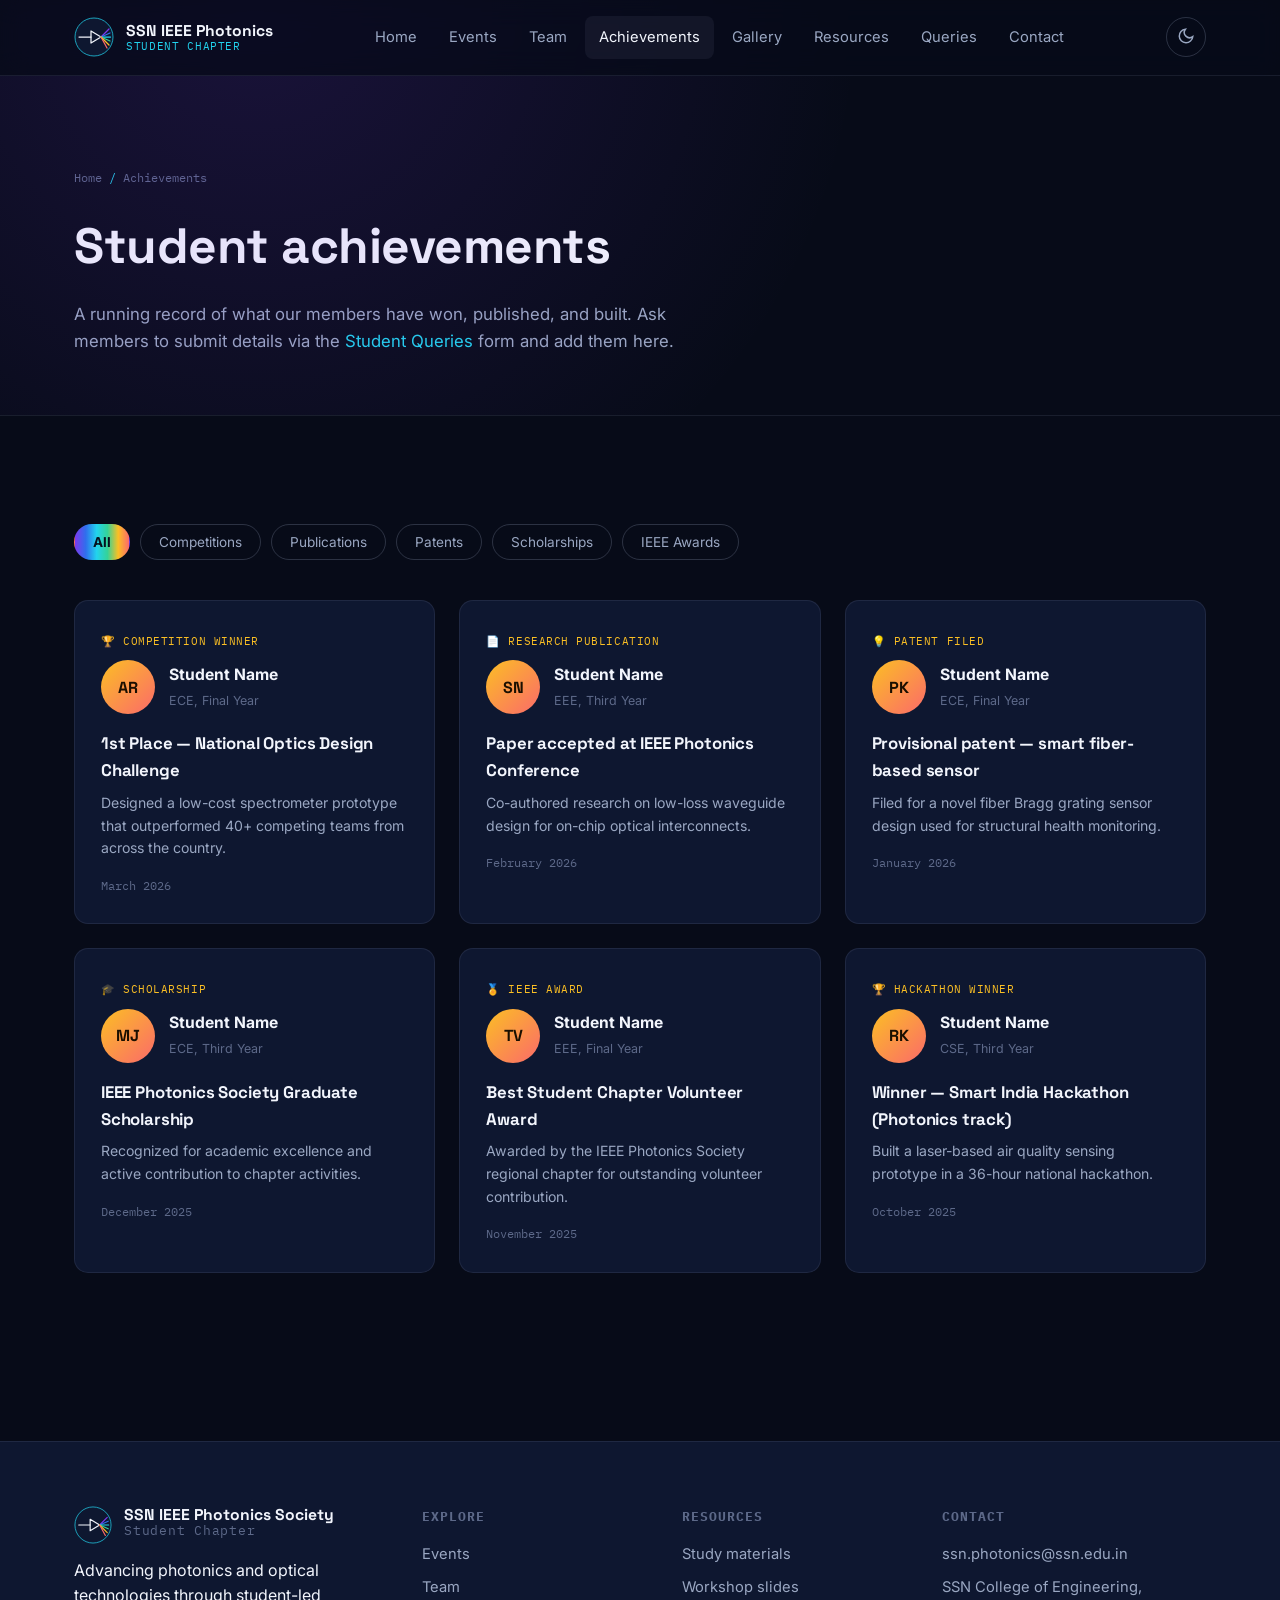
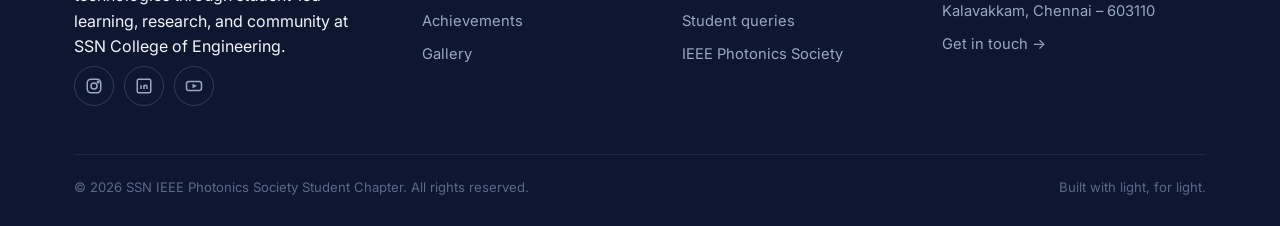
==== achievements.html @ 5ea1916b "Initial SSN IEEE Photonics website" ====
<!DOCTYPE html>
<html lang="en">
<head>
<meta charset="UTF-8">
<meta name="viewport" content="width=device-width, initial-scale=1.0">
<title>Student Achievements — SSN IEEE Photonics Society</title>
<meta name="description" content="Celebrating competition wins, publications, patents, and recognitions earned by SSN IEEE Photonics Society members.">
<link rel="icon" href="assets/logo.svg" type="image/svg+xml">
<link rel="preconnect" href="https://fonts.googleapis.com">
<link href="https://fonts.googleapis.com/css2?family=Space+Grotesk:wght@500;600;700&family=Inter:wght@400;500;600&family=IBM+Plex+Mono:wght@400;500&display=swap" rel="stylesheet">
<link rel="stylesheet" href="css/style.css">
</head>
<body>

<nav class="nav">
  <div class="wrap">
    <a href="index.html" class="brand">
      <img src="assets/logo.svg" alt="SSN IEEE Photonics Society logo">
      <div class="brand-text"><strong>SSN IEEE Photonics</strong><span>STUDENT CHAPTER</span></div>
    </a>
    <div class="nav-links">
      <a href="index.html">Home</a>
      <a href="events.html">Events</a>
      <a href="team.html">Team</a>
      <a href="achievements.html">Achievements</a>
      <a href="gallery.html">Gallery</a>
      <a href="resources.html">Resources</a>
      <a href="queries.html">Queries</a>
      <a href="contact.html">Contact</a>
    </div>
    <div class="nav-actions">
      <button class="icon-btn" data-theme-toggle aria-label="Toggle light and dark mode"><span data-theme-icon></span></button>
      <button class="icon-btn hamburger" aria-label="Open menu">
        <svg viewBox="0 0 24 24" fill="none" stroke="currentColor" stroke-width="2"><path d="M4 6h16M4 12h16M4 18h16"/></svg>
      </button>
    </div>
  </div>
</nav>
<div class="nav-mobile-panel">
  <a href="index.html">Home</a>
  <a href="events.html">Events</a>
  <a href="team.html">Team</a>
  <a href="achievements.html">Achievements</a>
  <a href="gallery.html">Gallery</a>
  <a href="resources.html">Resources</a>
  <a href="queries.html">Student Queries</a>
  <a href="contact.html">Contact</a>
</div>

<header class="page-hero">
  <div class="wrap">
    <div class="breadcrumb">Home <span>/</span> Achievements</div>
    <h1>Student achievements</h1>
    <p>A running record of what our members have won, published, and built. Ask members to submit details via the <a href="queries.html" style="color:var(--spec-cyan);">Student Queries</a> form and add them here.</p>
  </div>
</header>

<section class="section">
  <div class="wrap">
    <div class="filter-row reveal">
      <button class="filter-btn active" data-ach-filter="all">All</button>
      <button class="filter-btn" data-ach-filter="Competition">Competitions</button>
      <button class="filter-btn" data-ach-filter="Publication">Publications</button>
      <button class="filter-btn" data-ach-filter="Patent">Patents</button>
      <button class="filter-btn" data-ach-filter="Scholarship">Scholarships</button>
      <button class="filter-btn" data-ach-filter="Award">IEEE Awards</button>
    </div>

    <div class="ach-grid">
      <div class="card ach-card reveal" data-ach-item data-category="Competition">
        <div class="ach-badge">🏆 Competition Winner</div>
        <div class="ach-top">
          <div class="ach-avatar">AR</div>
          <div><strong>Student Name</strong><span>ECE, Final Year</span></div>
        </div>
        <h4>1st Place — National Optics Design Challenge</h4>
        <p>Designed a low-cost spectrometer prototype that outperformed 40+ competing teams from across the country.</p>
        <span class="ach-date">March 2026</span>
      </div>

      <div class="card ach-card reveal" data-ach-item data-category="Publication">
        <div class="ach-badge">📄 Research Publication</div>
        <div class="ach-top">
          <div class="ach-avatar">SN</div>
          <div><strong>Student Name</strong><span>EEE, Third Year</span></div>
        </div>
        <h4>Paper accepted at IEEE Photonics Conference</h4>
        <p>Co-authored research on low-loss waveguide design for on-chip optical interconnects.</p>
        <span class="ach-date">February 2026</span>
      </div>

      <div class="card ach-card reveal" data-ach-item data-category="Patent">
        <div class="ach-badge">💡 Patent Filed</div>
        <div class="ach-top">
          <div class="ach-avatar">PK</div>
          <div><strong>Student Name</strong><span>ECE, Final Year</span></div>
        </div>
        <h4>Provisional patent — smart fiber-based sensor</h4>
        <p>Filed for a novel fiber Bragg grating sensor design used for structural health monitoring.</p>
        <span class="ach-date">January 2026</span>
      </div>

      <div class="card ach-card reveal" data-ach-item data-category="Scholarship">
        <div class="ach-badge">🎓 Scholarship</div>
        <div class="ach-top">
          <div class="ach-avatar">MJ</div>
          <div><strong>Student Name</strong><span>ECE, Third Year</span></div>
        </div>
        <h4>IEEE Photonics Society Graduate Scholarship</h4>
        <p>Recognized for academic excellence and active contribution to chapter activities.</p>
        <span class="ach-date">December 2025</span>
      </div>

      <div class="card ach-card reveal" data-ach-item data-category="Award">
        <div class="ach-badge">🏅 IEEE Award</div>
        <div class="ach-top">
          <div class="ach-avatar">TV</div>
          <div><strong>Student Name</strong><span>EEE, Final Year</span></div>
        </div>
        <h4>Best Student Chapter Volunteer Award</h4>
        <p>Awarded by the IEEE Photonics Society regional chapter for outstanding volunteer contribution.</p>
        <span class="ach-date">November 2025</span>
      </div>

      <div class="card ach-card reveal" data-ach-item data-category="Competition">
        <div class="ach-badge">🏆 Hackathon Winner</div>
        <div class="ach-top">
          <div class="ach-avatar">RK</div>
          <div><strong>Student Name</strong><span>CSE, Third Year</span></div>
        </div>
        <h4>Winner — Smart India Hackathon (Photonics track)</h4>
        <p>Built a laser-based air quality sensing prototype in a 36-hour national hackathon.</p>
        <span class="ach-date">October 2025</span>
      </div>
    </div>
  </div>
</section>

<footer class="site-footer">
  <div class="wrap">
    <div class="footer-grid">
      <div>
        <div class="footer-brand">
          <img src="assets/logo.svg" alt="SSN IEEE Photonics Society logo">
          <div class="brand-text"><strong>SSN IEEE Photonics Society</strong><span style="color:var(--text-faint); font-size:.8rem;">Student Chapter</span></div>
        </div>
        <p style="max-width:32ch;">Advancing photonics and optical technologies through student-led learning, research, and community at SSN College of Engineering.</p>
        <div class="social-row">
          <a href="#" class="icon-btn" aria-label="Instagram"><svg viewBox="0 0 24 24" fill="none" stroke="currentColor" stroke-width="2"><rect x="3" y="3" width="18" height="18" rx="5"/><circle cx="12" cy="12" r="4"/><circle cx="17.5" cy="6.5" r="1"/></svg></a>
          <a href="#" class="icon-btn" aria-label="LinkedIn"><svg viewBox="0 0 24 24" fill="none" stroke="currentColor" stroke-width="2"><rect x="3" y="3" width="18" height="18" rx="2"/><line x1="8" y1="11" x2="8" y2="16"/><line x1="8" y1="8" x2="8" y2="8"/><line x1="12" y1="11" x2="12" y2="16"/><path d="M12 13c0-1.5 1-2 2-2s2 .5 2 2v3"/></svg></a>
          <a href="#" class="icon-btn" aria-label="YouTube"><svg viewBox="0 0 24 24" fill="none" stroke="currentColor" stroke-width="2"><rect x="2" y="6" width="20" height="12" rx="3"/><polygon points="10,9 16,12 10,15" fill="currentColor" stroke="none"/></svg></a>
        </div>
      </div>
      <div class="footer-col">
        <h4>Explore</h4>
        <a href="events.html">Events</a>
        <a href="team.html">Team</a>
        <a href="achievements.html">Achievements</a>
        <a href="gallery.html">Gallery</a>
      </div>
      <div class="footer-col">
        <h4>Resources</h4>
        <a href="resources.html">Study materials</a>
        <a href="resources.html">Workshop slides</a>
        <a href="queries.html">Student queries</a>
        <a href="https://www.photonicssociety.org" target="_blank" rel="noopener">IEEE Photonics Society</a>
      </div>
      <div class="footer-col">
        <h4>Contact</h4>
        <p>ssn.photonics@ssn.edu.in</p>
        <p>SSN College of Engineering,<br>Kalavakkam, Chennai – 603110</p>
        <a href="contact.html">Get in touch →</a>
      </div>
    </div>
    <div class="footer-bottom">
      <span>© 2026 SSN IEEE Photonics Society Student Chapter. All rights reserved.</span>
      <span>Built with light, for light.</span>
    </div>
  </div>
</footer>

<button class="scroll-top" aria-label="Scroll to top">
  <svg viewBox="0 0 24 24" fill="none" stroke="currentColor" stroke-width="2"><path d="M12 19V5M5 12l7-7 7 7"/></svg>
</button>

<script src="js/main.js"></script>
</body>
</html>
---- css/style.css ----
/* ==========================================================================
   SSN IEEE Photonics Society — Design System
   Signature idea: white light through a prism, dispersed into a labeled
   spectrum. Wavelength values (nm) stand in for the generic "01/02/03"
   section numbering, since the content is genuinely about light.
   ========================================================================== */

:root{
  /* ---- Core palette ---- */
  --ink:        #070B18;   /* page background — the dark lab / night sky   */
  --ink-2:      #0E1730;   /* raised panels                                */
  --ink-3:      #16204020; /* hairline on dark                             */
  --paper:      #F5F7FC;   /* light-mode background                       */
  --paper-2:    #FFFFFF;   /* light-mode panels                           */
  --ieee-blue:  #00629B;   /* institutional anchor — IEEE blue            */
  --ieee-blue-light: #2E8FC9;

  /* ---- Spectrum accents (390nm violet -> 700nm red) ---- */
  --spec-violet: #7C3AED;  /* ~410nm */
  --spec-blue:   #2F6FED;  /* ~460nm */
  --spec-cyan:   #22D3EE;  /* ~490nm */
  --spec-green:  #34D399;  /* ~530nm */
  --spec-amber:  #FBBF24;  /* ~590nm */
  --spec-red:    #FB6A6A;  /* ~650nm */

  --spectrum-gradient: linear-gradient(90deg,
    var(--spec-violet) 0%,
    var(--spec-blue) 20%,
    var(--spec-cyan) 40%,
    var(--spec-green) 60%,
    var(--spec-amber) 80%,
    var(--spec-red) 100%);

  /* ---- Text ---- */
  --text-hi:   #F2F5FC;
  --text-dim:  #9AA7C2;
  --text-faint:#5D6989;

  /* ---- Type ---- */
  --font-display: 'Space Grotesk', 'Segoe UI', sans-serif;
  --font-body:    'Inter', 'Segoe UI', sans-serif;
  --font-mono:    'IBM Plex Mono', 'Courier New', monospace;

  /* ---- Layout ---- */
  --maxw: 1180px;
  --radius: 14px;
  --radius-sm: 8px;
  --nav-h: 76px;

  --shadow-soft: 0 20px 60px -30px rgba(0,0,0,.6);
  --ring: 0 0 0 3px rgba(34, 211, 238, .35);

  color-scheme: dark;
}

html[data-theme="light"]{
  --ink: var(--paper);
  --ink-2: var(--paper-2);
  --text-hi: #0B1220;
  --text-dim: #47506B;
  --text-faint: #71799A;
  --shadow-soft: 0 20px 50px -30px rgba(20,30,60,.25);
  color-scheme: light;
}

/* ---------------------------------- reset -------------------------------- */
*, *::before, *::after{ box-sizing: border-box; }
html{ scroll-behavior: smooth; }
@media (prefers-reduced-motion: reduce){
  html{ scroll-behavior: auto; }
  *, *::before, *::after{ animation-duration: .001ms !important; animation-iteration-count: 1 !important; transition-duration: .001ms !important; scroll-behavior: auto !important; }
}
body{
  margin: 0;
  background: var(--ink);
  color: var(--text-hi);
  font-family: var(--font-body);
  line-height: 1.6;
  -webkit-font-smoothing: antialiased;
  transition: background .35s ease, color .35s ease;
  overflow-x: hidden;
}
img{ max-width: 100%; display: block; }
a{ color: inherit; text-decoration: none; }
ul{ margin: 0; padding: 0; list-style: none; }
h1,h2,h3,h4{ font-family: var(--font-display); margin: 0; letter-spacing: -0.01em; }
p{ margin: 0; }
button{ font-family: inherit; cursor: pointer; }
input, textarea, select{ font-family: inherit; font-size: 1rem; }

:focus-visible{ outline: none; box-shadow: var(--ring); border-radius: 4px; }

.wrap{ max-width: var(--maxw); margin: 0 auto; padding: 0 24px; }

/* ------------------------------- utilities -------------------------------- */
.section{ padding: 108px 0; position: relative; }
.section--tight{ padding: 72px 0; }
.section-head{ max-width: 640px; margin-bottom: 56px; }
.eyebrow{
  display: inline-flex; align-items: center; gap: 10px;
  font-family: var(--font-mono); font-size: .78rem; letter-spacing: .08em;
  text-transform: uppercase; color: var(--spec-cyan); margin-bottom: 16px;
}
.eyebrow::before{
  content: ""; width: 26px; height: 2px; background: var(--spectrum-gradient);
  display: inline-block; border-radius: 2px;
}
.section-head h2{ font-size: clamp(1.8rem, 3.4vw, 2.6rem); color: var(--text-hi); }
.section-head p{ color: var(--text-dim); margin-top: 14px; font-size: 1.05rem; }

.spectrum-rule{
  height: 3px; width: 100%; border-radius: 3px;
  background: var(--spectrum-gradient); opacity: .85;
}

.btn{
  display: inline-flex; align-items: center; gap: 10px;
  padding: 13px 26px; border-radius: 999px; font-weight: 600; font-size: .95rem;
  border: 1px solid transparent; transition: transform .25s ease, box-shadow .25s ease, background .25s ease;
  white-space: nowrap;
}
.btn:hover{ transform: translateY(-2px); }
.btn-primary{
  background: linear-gradient(120deg, var(--ieee-blue), var(--spec-cyan));
  color: #fff; box-shadow: 0 12px 30px -12px rgba(0,98,155,.55);
}
.btn-primary:hover{ box-shadow: 0 16px 36px -12px rgba(0,98,155,.7); }
.btn-ghost{
  background: transparent; color: var(--text-hi);
  border-color: rgba(154,167,194,.35);
}
.btn-ghost:hover{ border-color: var(--spec-cyan); color: var(--spec-cyan); }
.btn-sm{ padding: 9px 18px; font-size: .85rem; }

.tag{
  display: inline-block; padding: 5px 12px; border-radius: 999px;
  font-family: var(--font-mono); font-size: .72rem; letter-spacing: .04em;
  border: 1px solid rgba(154,167,194,.3); color: var(--text-dim);
}

.card{
  background: var(--ink-2); border-radius: var(--radius);
  border: 1px solid rgba(154,167,194,.12);
  transition: transform .35s ease, box-shadow .35s ease, border-color .35s ease;
}
.card:hover{ transform: translateY(-6px); box-shadow: var(--shadow-soft); border-color: rgba(34,211,238,.35); }

/* ------------------------------- navbar ----------------------------------- */
.nav{
  position: fixed; inset: 0 0 auto 0; height: var(--nav-h); z-index: 500;
  display: flex; align-items: center;
  background: color-mix(in srgb, var(--ink) 78%, transparent);
  backdrop-filter: blur(14px) saturate(140%);
  border-bottom: 1px solid rgba(154,167,194,.12);
}
.nav .wrap{ display: flex; align-items: center; justify-content: space-between; width: 100%; }
.brand{ display: flex; align-items: center; gap: 12px; }
.brand img{ height: 40px; width: 40px; }
.brand-text{ display: flex; flex-direction: column; line-height: 1.15; }
.brand-text strong{ font-family: var(--font-display); font-size: .98rem; color: var(--text-hi); }
.brand-text span{ font-family: var(--font-mono); font-size: .68rem; color: var(--spec-cyan); letter-spacing: .06em; }

.nav-links{ display: flex; align-items: center; gap: 4px; }
.nav-links a{
  padding: 10px 14px; border-radius: 8px; font-size: .92rem; color: var(--text-dim);
  transition: color .25s ease, background .25s ease;
}
.nav-links a:hover, .nav-links a.active{ color: var(--text-hi); background: rgba(154,167,194,.08); }

.nav-actions{ display: flex; align-items: center; gap: 10px; }
.icon-btn{
  width: 40px; height: 40px; border-radius: 999px; display: grid; place-items: center;
  border: 1px solid rgba(154,167,194,.25); background: transparent; color: var(--text-dim);
  transition: all .25s ease;
}
.icon-btn:hover{ color: var(--spec-cyan); border-color: var(--spec-cyan); }
.icon-btn svg{ width: 18px; height: 18px; }

.hamburger{ display: none; }

/* mobile nav */
.nav-mobile-panel{
  position: fixed; top: var(--nav-h); left: 0; right: 0; z-index: 490;
  background: var(--ink-2); border-bottom: 1px solid rgba(154,167,194,.15);
  transform: translateY(-8px); opacity: 0; pointer-events: none;
  transition: all .3s ease; padding: 10px 24px 24px;
}
.nav-mobile-panel.open{ transform: translateY(0); opacity: 1; pointer-events: auto; }
.nav-mobile-panel a{ display: block; padding: 14px 4px; color: var(--text-dim); border-bottom: 1px solid rgba(154,167,194,.08); }
.nav-mobile-panel a:hover{ color: var(--text-hi); }

@media (max-width: 900px){
  .nav-links{ display: none; }
  .hamburger{ display: grid; place-items: center; }
}

/* ------------------------------- footer ------------------------------------ */
.site-footer{
  background: var(--ink-2); border-top: 1px solid rgba(154,167,194,.12);
  padding: 64px 0 28px; margin-top: 60px;
}
.footer-grid{
  display: grid; grid-template-columns: 1.4fr 1fr 1fr 1.2fr; gap: 40px;
}
.footer-brand{ display: flex; gap: 12px; margin-bottom: 14px; }
.footer-brand img{ height: 38px; }
.footer-col h4{ font-size: .82rem; text-transform: uppercase; letter-spacing: .08em; color: var(--text-faint); margin-bottom: 16px; font-family: var(--font-mono); }
.footer-col a, .footer-col p{ color: var(--text-dim); font-size: .92rem; display: block; margin-bottom: 10px; }
.footer-col a:hover{ color: var(--spec-cyan); }
.social-row{ display: flex; gap: 10px; margin-top: 6px; }
.footer-bottom{
  margin-top: 48px; padding-top: 22px; border-top: 1px solid rgba(154,167,194,.12);
  display: flex; justify-content: space-between; flex-wrap: wrap; gap: 10px;
  font-size: .82rem; color: var(--text-faint);
}
@media (max-width: 800px){
  .footer-grid{ grid-template-columns: 1fr 1fr; }
}
@media (max-width: 520px){
  .footer-grid{ grid-template-columns: 1fr; }
}

/* ------------------------------- hero --------------------------------------- */
.hero{
  min-height: 100vh; display: flex; align-items: center; padding-top: var(--nav-h);
  position: relative; overflow: hidden;
}
.hero::before{
  content: ""; position: absolute; inset: -10% -10% auto auto; width: 60%; height: 70%;
  background: radial-gradient(circle at top right, rgba(124,58,237,.22), transparent 60%);
  pointer-events: none;
}
.hero .wrap{ display: grid; grid-template-columns: 1.05fr .95fr; gap: 60px; align-items: center; }
.hero-eyebrow{
  font-family: var(--font-mono); font-size: .8rem; color: var(--spec-cyan);
  letter-spacing: .1em; text-transform: uppercase; margin-bottom: 20px; display: block;
}
.hero h1{
  font-size: clamp(2.4rem, 5.4vw, 4.1rem); line-height: 1.05; color: var(--text-hi);
}
.hero h1 em{
  font-style: normal; background: var(--spectrum-gradient);
  -webkit-background-clip: text; background-clip: text; color: transparent;
}
.hero p.lead{ margin-top: 24px; font-size: 1.15rem; color: var(--text-dim); max-width: 46ch; }
.hero-ctas{ display: flex; gap: 16px; margin-top: 36px; flex-wrap: wrap; }
.hero-stats{ display: flex; gap: 34px; margin-top: 52px; flex-wrap: wrap; }
.hero-stats div strong{ display: block; font-family: var(--font-display); font-size: 1.7rem; color: var(--text-hi); }
.hero-stats div span{ font-family: var(--font-mono); font-size: .74rem; color: var(--text-faint); letter-spacing: .04em; }

.prism-figure{ position: relative; }
.prism-figure svg{ width: 100%; height: auto; }

@media (max-width: 980px){
  .hero .wrap{ grid-template-columns: 1fr; }
  .prism-figure{ order: -1; max-width: 420px; margin: 0 auto; }
}

/* ------------------------------- about / announcements ---------------------- */
.about-grid{ display: grid; grid-template-columns: 1fr 1fr; gap: 60px; align-items: start; }
.about-copy p{ color: var(--text-dim); margin-bottom: 18px; }
.vmo-grid{ display: grid; grid-template-columns: repeat(3, 1fr); gap: 18px; margin-top: 30px; }
.vmo-card{ padding: 22px; }
.vmo-card .wl{ font-family: var(--font-mono); font-size: .72rem; color: var(--spec-cyan); margin-bottom: 10px; display: block; }
.vmo-card h4{ font-size: 1.05rem; margin-bottom: 10px; color: var(--text-hi); }
.vmo-card p{ color: var(--text-dim); font-size: .92rem; }

.announce-list{ display: flex; flex-direction: column; gap: 14px; }
.announce-card{
  display: flex; gap: 16px; padding: 18px 20px; align-items: flex-start;
}
.announce-dot{ width: 10px; height: 10px; border-radius: 50%; margin-top: 6px; flex-shrink: 0; }
.announce-card h4{ font-size: 1rem; color: var(--text-hi); margin-bottom: 6px; }
.announce-card p{ color: var(--text-dim); font-size: .9rem; }
.announce-meta{ font-family: var(--font-mono); font-size: .72rem; color: var(--text-faint); margin-top: 8px; display: block; }

@media (max-width: 900px){
  .about-grid{ grid-template-columns: 1fr; }
  .vmo-grid{ grid-template-columns: 1fr; }
}

/* ------------------------------- events ------------------------------------- */
.filter-row{ display: flex; gap: 10px; flex-wrap: wrap; margin-bottom: 40px; align-items: center; }
.filter-btn{
  padding: 9px 18px; border-radius: 999px; font-size: .85rem; border: 1px solid rgba(154,167,194,.25);
  background: transparent; color: var(--text-dim);
}
.filter-btn.active{ background: var(--spectrum-gradient); color: #06111f; font-weight: 700; border-color: transparent; }
.search-box{
  margin-left: auto; display: flex; align-items: center; gap: 8px;
  border: 1px solid rgba(154,167,194,.25); border-radius: 999px; padding: 8px 16px; min-width: 220px;
}
.search-box input{ background: transparent; border: none; color: var(--text-hi); width: 100%; }
.search-box input:focus{ outline: none; }
.search-box svg{ width: 16px; height: 16px; color: var(--text-faint); flex-shrink: 0; }

.event-grid{ display: grid; grid-template-columns: repeat(3, 1fr); gap: 26px; }
.event-card{ overflow: hidden; }
.event-media{
  height: 170px; display: flex; align-items: center; justify-content: center;
  position: relative; overflow: hidden;
}
.event-media .badge{
  position: absolute; top: 12px; left: 12px; font-family: var(--font-mono);
  font-size: .68rem; padding: 5px 10px; border-radius: 6px; background: rgba(7,11,24,.55);
  backdrop-filter: blur(6px); color: var(--text-hi); border: 1px solid rgba(255,255,255,.15);
}
.event-body{ padding: 20px 22px 24px; }
.event-body h3{ font-size: 1.1rem; color: var(--text-hi); margin-bottom: 10px; }
.event-meta-row{ display: flex; flex-wrap: wrap; gap: 12px; margin-bottom: 12px; }
.event-meta-row span{
  display: flex; align-items: center; gap: 6px; font-size: .8rem; color: var(--text-dim);
  font-family: var(--font-mono);
}
.event-meta-row svg{ width: 14px; height: 14px; color: var(--spec-cyan); flex-shrink: 0; }
.event-body p.desc{ color: var(--text-dim); font-size: .9rem; margin-bottom: 16px; }
.event-body .btn{ width: 100%; justify-content: center; }
.event-card.past{ opacity: .68; }
.event-card.past .event-media::after{
  content: "COMPLETED"; position: absolute; inset: 0; display: grid; place-items: center;
  font-family: var(--font-mono); font-size: .8rem; letter-spacing: .1em; color: rgba(255,255,255,.7);
  background: rgba(7,11,24,.35);
}

@media (max-width: 980px){ .event-grid{ grid-template-columns: repeat(2, 1fr); } }
@media (max-width: 640px){ .event-grid{ grid-template-columns: 1fr; } .search-box{ margin-left: 0; width: 100%; } }

/* countdown */
.countdown-bar{
  display: flex; gap: 22px; padding: 22px 26px; align-items: center; flex-wrap: wrap;
  background: linear-gradient(120deg, rgba(0,98,155,.16), rgba(124,58,237,.12));
  border: 1px solid rgba(34,211,238,.25); margin-bottom: 46px;
}
.countdown-bar .cd-label{ font-family: var(--font-mono); font-size: .78rem; color: var(--spec-cyan); text-transform: uppercase; letter-spacing: .06em; }
.countdown-bar .cd-title{ font-family: var(--font-display); font-size: 1.15rem; color: var(--text-hi); margin-top: 4px; }
.cd-units{ display: flex; gap: 14px; margin-left: auto; }
.cd-unit{ text-align: center; min-width: 60px; }
.cd-unit strong{ display: block; font-family: var(--font-display); font-size: 1.6rem; color: var(--text-hi); }
.cd-unit span{ font-family: var(--font-mono); font-size: .65rem; color: var(--text-faint); text-transform: uppercase; }

/* calendar */
.calendar-wrap{ display: grid; grid-template-columns: 1.4fr 1fr; gap: 30px; align-items: start; }
.cal-card{ padding: 26px; }
.cal-head{ display: flex; align-items: center; justify-content: space-between; margin-bottom: 20px; }
.cal-head h3{ font-size: 1.2rem; color: var(--text-hi); font-family: var(--font-display); }
.cal-nav{ display: flex; gap: 8px; }
.cal-nav button{
  width: 34px; height: 34px; border-radius: 8px; border: 1px solid rgba(154,167,194,.25);
  background: transparent; color: var(--text-dim); display: grid; place-items: center;
}
.cal-nav button:hover{ color: var(--spec-cyan); border-color: var(--spec-cyan); }
.cal-grid{ display: grid; grid-template-columns: repeat(7, 1fr); gap: 6px; }
.cal-dow{ text-align: center; font-family: var(--font-mono); font-size: .68rem; color: var(--text-faint); padding-bottom: 8px; }
.cal-day{
  aspect-ratio: 1; display: flex; flex-direction: column; align-items: center; justify-content: center;
  border-radius: 8px; font-size: .88rem; color: var(--text-dim); position: relative; cursor: default;
  border: 1px solid transparent;
}
.cal-day.muted{ color: var(--text-faint); opacity: .35; }
.cal-day.today{ border-color: var(--spec-cyan); color: var(--text-hi); }
.cal-day.has-event{ cursor: pointer; color: var(--text-hi); font-weight: 700; }
.cal-day.has-event::after{
  content: ""; width: 5px; height: 5px; border-radius: 50%; background: var(--spectrum-gradient);
  position: absolute; bottom: 6px;
}
.cal-day.has-event:hover{ background: rgba(34,211,238,.12); }
.cal-detail{ padding: 24px; min-height: 220px; }
.cal-detail h4{ font-family: var(--font-mono); font-size: .74rem; color: var(--spec-cyan); text-transform: uppercase; letter-spacing: .06em; margin-bottom: 14px; }
.cal-detail-body strong{ display: block; font-size: 1.1rem; color: var(--text-hi); margin-bottom: 8px; font-family: var(--font-display); }
.cal-detail-body p{ color: var(--text-dim); font-size: .88rem; margin-bottom: 6px; }
.cal-empty{ color: var(--text-faint); font-size: .9rem; }

@media (max-width: 900px){ .calendar-wrap{ grid-template-columns: 1fr; } }

/* ------------------------------- team ---------------------------------------- */
.team-cat{ margin-bottom: 60px; }
.team-cat h3{
  font-family: var(--font-mono); font-size: .8rem; text-transform: uppercase; letter-spacing: .08em;
  color: var(--spec-cyan); margin-bottom: 22px; display: flex; align-items: center; gap: 12px;
}
.team-cat h3::after{ content:""; flex: 1; height: 1px; background: rgba(154,167,194,.18); }
.team-grid{ display: grid; grid-template-columns: repeat(4, 1fr); gap: 22px; }
.member-card{ padding: 24px 20px; text-align: center; }
.member-photo{
  width: 92px; height: 92px; border-radius: 50%; margin: 0 auto 16px; overflow: hidden;
  background: linear-gradient(135deg, var(--ieee-blue), var(--spec-violet));
  display: flex; align-items: center; justify-content: center;
  font-family: var(--font-display); font-size: 1.4rem; color: #fff; border: 2px solid rgba(34,211,238,.4);
}
.member-card h4{ font-size: 1rem; color: var(--text-hi); margin-bottom: 4px; }
.member-card .role{ font-size: .82rem; color: var(--spec-cyan); font-family: var(--font-mono); margin-bottom: 4px; }
.member-card .dept{ font-size: .8rem; color: var(--text-faint); margin-bottom: 12px; }
.member-card .li-link{
  display: inline-flex; align-items: center; gap: 6px; font-size: .78rem; color: var(--text-dim);
  border: 1px solid rgba(154,167,194,.25); padding: 6px 12px; border-radius: 999px;
}
.member-card .li-link:hover{ color: var(--spec-cyan); border-color: var(--spec-cyan); }

@media (max-width: 980px){ .team-grid{ grid-template-columns: repeat(3, 1fr); } }
@media (max-width: 700px){ .team-grid{ grid-template-columns: repeat(2, 1fr); } }
@media (max-width: 460px){ .team-grid{ grid-template-columns: 1fr; } }

/* ------------------------------- achievements --------------------------------- */
.ach-grid{ display: grid; grid-template-columns: repeat(3, 1fr); gap: 24px; }
.ach-card{ padding: 26px; position: relative; }
.ach-card .ach-top{ display: flex; gap: 14px; align-items: center; margin-bottom: 16px; }
.ach-avatar{
  width: 54px; height: 54px; border-radius: 50%; flex-shrink: 0;
  background: linear-gradient(135deg, var(--spec-amber), var(--spec-red));
  display: flex; align-items: center; justify-content: center; font-family: var(--font-display); color: #1a0f00; font-weight: 700;
}
.ach-top strong{ display: block; color: var(--text-hi); font-size: .98rem; }
.ach-top span{ font-size: .78rem; color: var(--text-faint); }
.ach-badge{
  display: inline-flex; align-items: center; gap: 6px; font-family: var(--font-mono); font-size: .68rem;
  color: var(--spec-amber); text-transform: uppercase; letter-spacing: .05em; margin-bottom: 10px;
}
.ach-card h4{ font-size: 1.05rem; color: var(--text-hi); margin-bottom: 8px; }
.ach-card p{ color: var(--text-dim); font-size: .88rem; margin-bottom: 12px; }
.ach-date{ font-family: var(--font-mono); font-size: .74rem; color: var(--text-faint); }

@media (max-width: 980px){ .ach-grid{ grid-template-columns: repeat(2, 1fr); } }
@media (max-width: 640px){ .ach-grid{ grid-template-columns: 1fr; } }

/* ------------------------------- gallery --------------------------------------- */
.gallery-filter{ display: flex; gap: 10px; flex-wrap: wrap; margin-bottom: 34px; }
.gallery-grid{ column-count: 3; column-gap: 18px; }
.gallery-item{ break-inside: avoid; margin-bottom: 18px; border-radius: var(--radius); overflow: hidden; cursor: pointer; position: relative; }
.gallery-item .ph{ width: 100%; display: flex; align-items: center; justify-content: center; color: rgba(255,255,255,.5); font-family: var(--font-mono); font-size: .75rem; }
.gallery-item figcaption{ padding: 10px 14px; font-size: .82rem; color: var(--text-dim); background: var(--ink-2); }
@media (max-width: 900px){ .gallery-grid{ column-count: 2; } }
@media (max-width: 560px){ .gallery-grid{ column-count: 1; } }

.lightbox{
  position: fixed; inset: 0; background: rgba(3,5,12,.9); z-index: 900; display: none;
  align-items: center; justify-content: center; padding: 40px;
}
.lightbox.open{ display: flex; }
.lightbox-inner{ max-width: 700px; width: 100%; background: var(--ink-2); border-radius: var(--radius); overflow: hidden; }
.lightbox-close{ position: absolute; top: 24px; right: 30px; color: #fff; font-size: 1.6rem; background: none; border: none; }

/* ------------------------------- resources -------------------------------------- */
.resource-grid{ display: grid; grid-template-columns: repeat(2, 1fr); gap: 20px; }
.resource-card{ display: flex; gap: 18px; padding: 22px; align-items: flex-start; }
.resource-icon{ width: 46px; height: 46px; border-radius: 10px; background: rgba(34,211,238,.12); display: grid; place-items: center; color: var(--spec-cyan); flex-shrink: 0; }
.resource-icon svg{ width: 22px; height: 22px; }
.resource-card h4{ color: var(--text-hi); font-size: 1rem; margin-bottom: 6px; }
.resource-card p{ color: var(--text-dim); font-size: .86rem; margin-bottom: 10px; }
@media (max-width: 700px){ .resource-grid{ grid-template-columns: 1fr; } }

/* ------------------------------- forms ------------------------------------------ */
.form-card{ padding: 40px; }
.form-grid{ display: grid; grid-template-columns: 1fr 1fr; gap: 20px; }
.form-field{ display: flex; flex-direction: column; gap: 8px; margin-bottom: 20px; }
.form-field.full{ grid-column: 1 / -1; }
.form-field label{ font-size: .82rem; color: var(--text-dim); font-family: var(--font-mono); letter-spacing: .02em; }
.form-field input, .form-field select, .form-field textarea{
  background: rgba(154,167,194,.06); border: 1px solid rgba(154,167,194,.25); border-radius: 10px;
  padding: 12px 14px; color: var(--text-hi);
}
.form-field textarea{ resize: vertical; min-height: 120px; }
.form-field input:focus, .form-field textarea:focus, .form-field select:focus{ border-color: var(--spec-cyan); }
.form-note{ font-size: .82rem; color: var(--text-faint); margin-top: 10px; }
@media (max-width: 700px){ .form-grid{ grid-template-columns: 1fr; } .form-card{ padding: 26px; } }

.contact-grid{ display: grid; grid-template-columns: .9fr 1.1fr; gap: 40px; align-items: start; }
.contact-info-card{ padding: 30px; margin-bottom: 20px; }
.contact-info-card .row{ display: flex; gap: 14px; margin-bottom: 16px; align-items: flex-start; }
.contact-info-card svg{ width: 20px; height: 20px; color: var(--spec-cyan); flex-shrink: 0; margin-top: 2px; }
.contact-info-card strong{ display: block; color: var(--text-hi); font-size: .92rem; }
.contact-info-card span{ font-size: .86rem; color: var(--text-dim); }
.map-embed{ border-radius: var(--radius); overflow: hidden; border: 1px solid rgba(154,167,194,.15); height: 260px; }
.map-embed iframe{ width: 100%; height: 100%; border: 0; filter: grayscale(.3) invert(.92) contrast(.9); }
html[data-theme="light"] .map-embed iframe{ filter: none; }
@media (max-width: 900px){ .contact-grid{ grid-template-columns: 1fr; } }

/* ------------------------------- scroll-to-top / toast --------------------------- */
.scroll-top{
  position: fixed; bottom: 26px; right: 26px; width: 48px; height: 48px; border-radius: 50%;
  background: var(--spectrum-gradient); color: #06111f; display: grid; place-items: center; z-index: 400;
  opacity: 0; pointer-events: none; transform: translateY(10px); transition: all .3s ease; border: none;
  box-shadow: 0 12px 30px -10px rgba(0,0,0,.5);
}
.scroll-top.visible{ opacity: 1; pointer-events: auto; transform: translateY(0); }
.scroll-top svg{ width: 20px; height: 20px; }

.toast{
  position: fixed; bottom: 26px; left: 50%; transform: translate(-50%, 20px); z-index: 800;
  background: var(--ink-2); border: 1px solid var(--spec-cyan); padding: 14px 24px; border-radius: 10px;
  color: var(--text-hi); font-size: .9rem; opacity: 0; pointer-events: none; transition: all .3s ease;
}
.toast.show{ opacity: 1; transform: translate(-50%, 0); }

/* ------------------------------- reveal animation --------------------------------- */
.reveal{ opacity: 0; transform: translateY(24px); transition: opacity .7s ease, transform .7s ease; }
.reveal.in{ opacity: 1; transform: translateY(0); }

/* ------------------------------- page header (inner pages) ------------------------ */
.page-hero{
  padding: 168px 0 60px; position: relative; overflow: hidden;
  border-bottom: 1px solid rgba(154,167,194,.12);
}
.page-hero::before{
  content: ""; position: absolute; inset: 0; background: radial-gradient(circle at 20% 0%, rgba(124,58,237,.16), transparent 55%);
  pointer-events: none;
}
.page-hero h1{ font-size: clamp(2rem, 4.4vw, 3.1rem); color: var(--text-hi); }
.page-hero p{ color: var(--text-dim); margin-top: 16px; max-width: 60ch; font-size: 1.05rem; }
.breadcrumb{ font-family: var(--font-mono); font-size: .78rem; color: var(--text-faint); margin-bottom: 18px; }
.breadcrumb span{ color: var(--spec-cyan); }

@media (max-width: 700px){
  .section{ padding: 72px 0; }
  .footer-bottom{ flex-direction: column; }
}
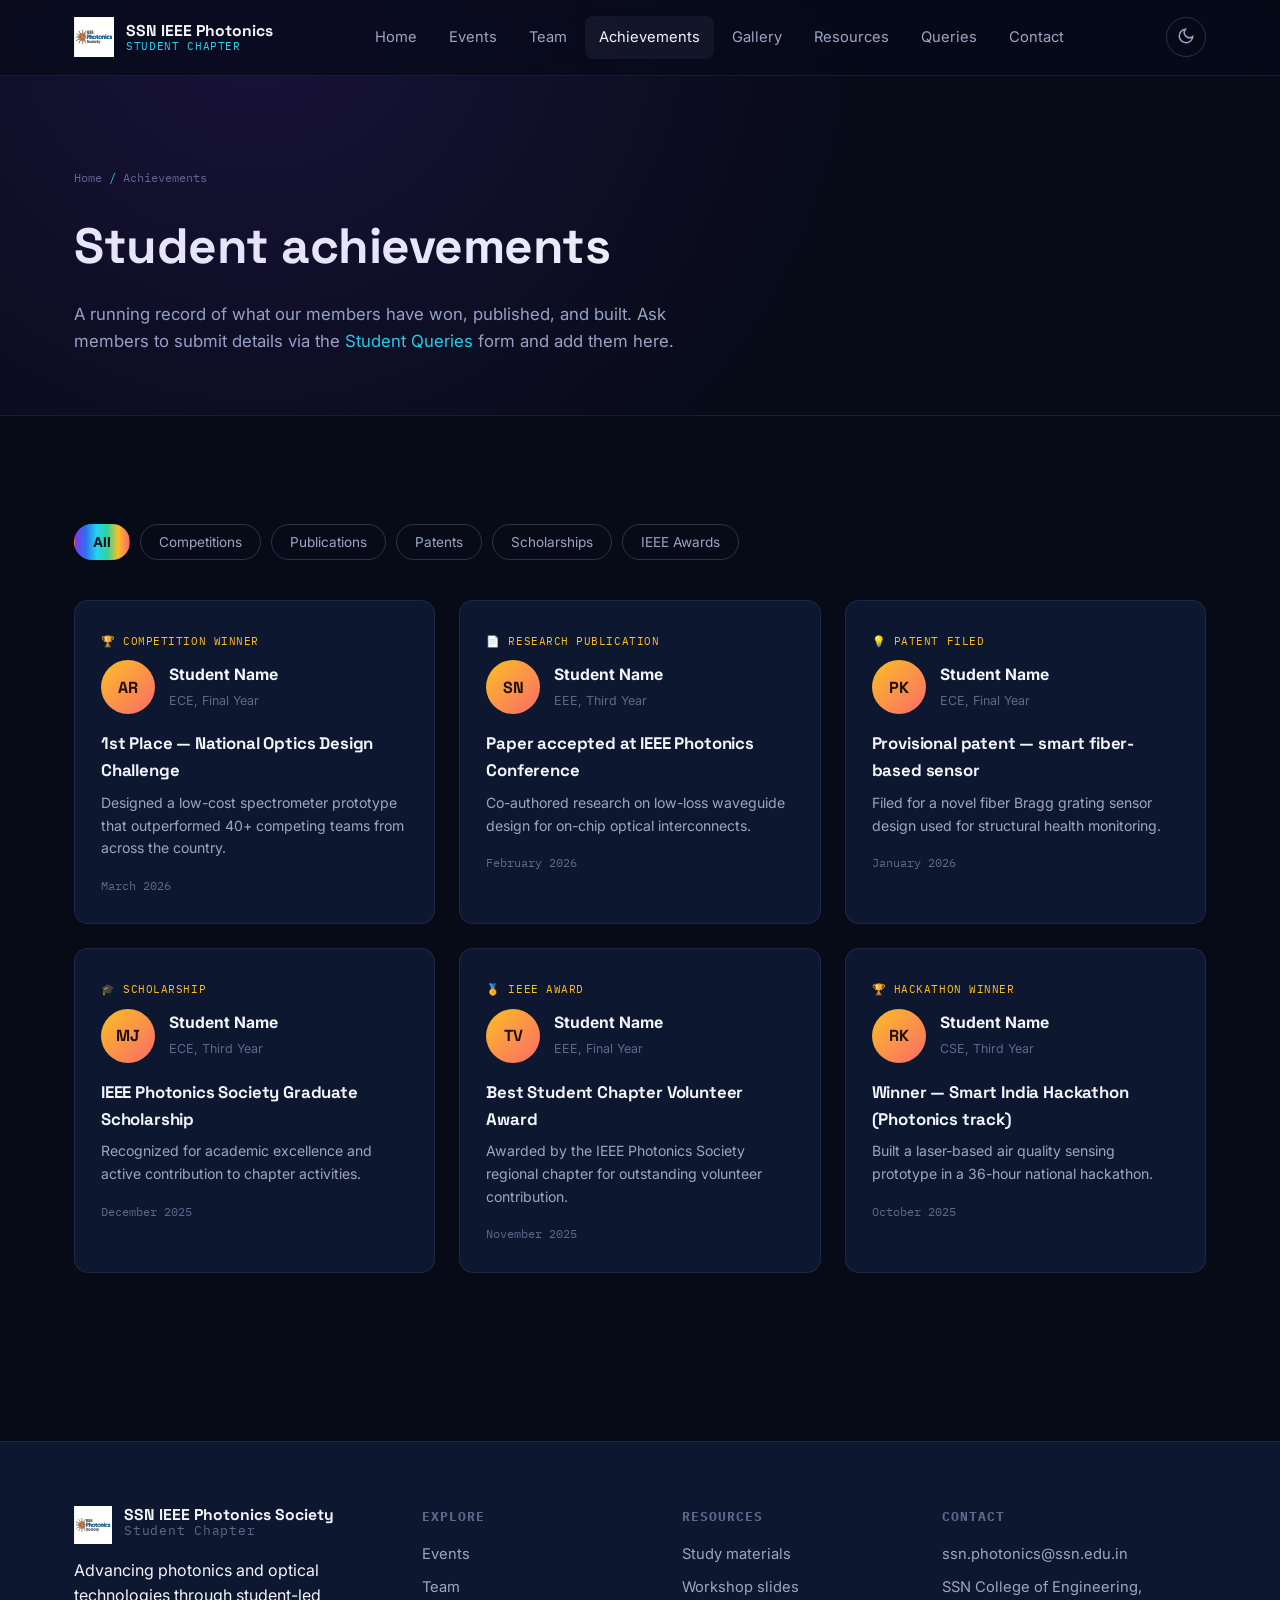
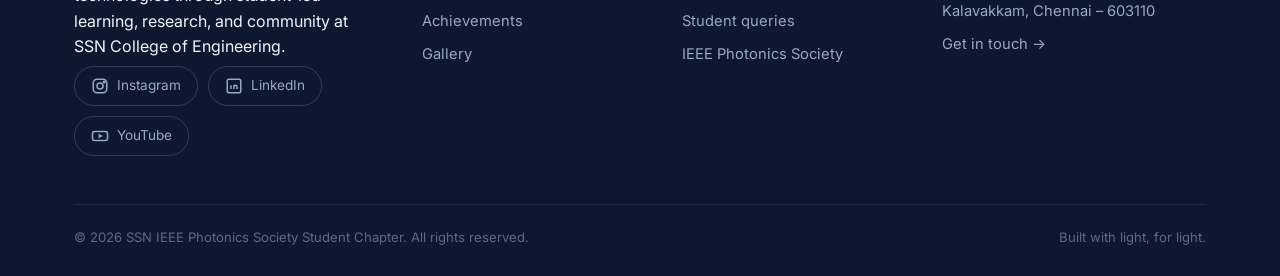
==== commit 60b315d1: "Updated event lists and contacts with placeholder values" ====
--- a/achievements.html
+++ b/achievements.html
@@ -146,9 +146,9 @@
         </div>
         <p style="max-width:32ch;">Advancing photonics and optical technologies through student-led learning, research, and community at SSN College of Engineering.</p>
         <div class="social-row">
-          <a href="#" class="icon-btn" aria-label="Instagram"><svg viewBox="0 0 24 24" fill="none" stroke="currentColor" stroke-width="2"><rect x="3" y="3" width="18" height="18" rx="5"/><circle cx="12" cy="12" r="4"/><circle cx="17.5" cy="6.5" r="1"/></svg></a>
-          <a href="#" class="icon-btn" aria-label="LinkedIn"><svg viewBox="0 0 24 24" fill="none" stroke="currentColor" stroke-width="2"><rect x="3" y="3" width="18" height="18" rx="2"/><line x1="8" y1="11" x2="8" y2="16"/><line x1="8" y1="8" x2="8" y2="8"/><line x1="12" y1="11" x2="12" y2="16"/><path d="M12 13c0-1.5 1-2 2-2s2 .5 2 2v3"/></svg></a>
-          <a href="#" class="icon-btn" aria-label="YouTube"><svg viewBox="0 0 24 24" fill="none" stroke="currentColor" stroke-width="2"><rect x="2" y="6" width="20" height="12" rx="3"/><polygon points="10,9 16,12 10,15" fill="currentColor" stroke="none"/></svg></a>
+          <a href="#" class="social-link" aria-label="Instagram"><svg viewBox="0 0 24 24" fill="none" stroke="currentColor" stroke-width="2"><rect x="3" y="3" width="18" height="18" rx="5"/><circle cx="12" cy="12" r="4"/><circle cx="17.5" cy="6.5" r="1"/></svg> Instagram</a>
+          <a href="#" class="social-link" aria-label="LinkedIn"><svg viewBox="0 0 24 24" fill="none" stroke="currentColor" stroke-width="2"><rect x="3" y="3" width="18" height="18" rx="2"/><line x1="8" y1="11" x2="8" y2="16"/><line x1="8" y1="8" x2="8" y2="8"/><line x1="12" y1="11" x2="12" y2="16"/><path d="M12 13c0-1.5 1-2 2-2s2 .5 2 2v3"/></svg> LinkedIn</a>
+          <a href="#" class="social-link" aria-label="YouTube"><svg viewBox="0 0 24 24" fill="none" stroke="currentColor" stroke-width="2"><rect x="2" y="6" width="20" height="12" rx="3"/><polygon points="10,9 16,12 10,15" fill="currentColor" stroke="none"/></svg> YouTube</a>
         </div>
       </div>
       <div class="footer-col">
--- a/css/style.css
+++ b/css/style.css
@@ -207,7 +207,16 @@
 .footer-col h4{ font-size: .82rem; text-transform: uppercase; letter-spacing: .08em; color: var(--text-faint); margin-bottom: 16px; font-family: var(--font-mono); }
 .footer-col a, .footer-col p{ color: var(--text-dim); font-size: .92rem; display: block; margin-bottom: 10px; }
 .footer-col a:hover{ color: var(--spec-cyan); }
-.social-row{ display: flex; gap: 10px; margin-top: 6px; }
+.social-row{ display: flex; gap: 10px; margin-top: 6px; flex-wrap: wrap; }
+.social-link{
+  display: inline-flex; align-items: center; gap: 8px;
+  padding: 8px 16px; border-radius: 999px;
+  border: 1px solid rgba(154,167,194,.25);
+  color: var(--text-dim); font-size: .85rem;
+  transition: all .25s ease; text-decoration: none;
+}
+.social-link:hover{ color: var(--spec-cyan); border-color: var(--spec-cyan); }
+.social-link svg{ width: 18px; height: 18px; flex-shrink: 0; }
 .footer-bottom{
   margin-top: 48px; padding-top: 22px; border-top: 1px solid rgba(154,167,194,.12);
   display: flex; justify-content: space-between; flex-wrap: wrap; gap: 10px;
@@ -474,6 +483,28 @@
 html[data-theme="light"] .map-embed iframe{ filter: none; }
 @media (max-width: 900px){ .contact-grid{ grid-template-columns: 1fr; } }
 
+/* ------------------------------- event recap modal -------------------------------- */
+.event-modal{
+  position: fixed; inset: 0; background: rgba(3,5,12,.88); z-index: 900; display: none;
+  align-items: center; justify-content: center; padding: 24px;
+}
+.event-modal.open{ display: flex; }
+.event-modal-close{
+  position: absolute; top: 24px; right: 30px; color: #fff; font-size: 2rem;
+  background: none; border: none; cursor: pointer; z-index: 1;
+}
+.event-modal-inner{
+  max-width: 620px; width: 100%; max-height: 80vh; overflow-y: auto;
+  background: var(--ink-2); border-radius: var(--radius); padding: 36px;
+  border: 1px solid rgba(34,211,238,.25);
+}
+.event-modal-inner strong{ display: block; font-size: 1.2rem; color: var(--text-hi); margin-bottom: 6px; font-family: var(--font-display); }
+.event-modal-meta{ font-family: var(--font-mono); font-size: .78rem; color: var(--spec-cyan); margin-bottom: 16px; }
+.event-modal-inner .desc{ color: var(--text-dim); font-size: .92rem; margin-bottom: 12px; }
+.event-modal-inner .recap-label{ font-family: var(--font-mono); font-size: .72rem; color: var(--spec-amber); text-transform: uppercase; letter-spacing: .06em; margin: 20px 0 8px; display: block; }
+.event-modal-inner .recap-text{ color: var(--text-dim); font-size: .9rem; line-height: 1.7; }
+.event-modal-inner .tag{ margin-top: 14px; }
+
 /* ------------------------------- scroll-to-top / toast --------------------------- */
 .scroll-top{
   position: fixed; bottom: 26px; right: 26px; width: 48px; height: 48px; border-radius: 50%;
@@ -509,6 +540,51 @@
 .breadcrumb{ font-family: var(--font-mono); font-size: .78rem; color: var(--text-faint); margin-bottom: 18px; }
 .breadcrumb span{ color: var(--spec-cyan); }
 
+/* ------------------------------- crew / leadership (team page) ------------------ */
+.leader-grid{ display: grid; grid-template-columns: repeat(3, 1fr); gap: 24px; }
+.leader-card{
+  padding: 32px 24px; text-align: center; position: relative;
+  background: linear-gradient(160deg, rgba(0,98,155,.14), rgba(124,58,237,.08));
+  border: 1px solid rgba(34,211,238,.35);
+}
+.leader-card .member-photo{ width: 108px; height: 108px; font-size: 1.7rem; border-width: 3px; }
+.leader-card h4{ font-size: 1.15rem; margin-top: 4px; }
+.leader-badge{
+  position: absolute; top: 16px; right: 16px; font-family: var(--font-mono); font-size: .62rem;
+  padding: 4px 10px; border-radius: 999px; background: var(--spectrum-gradient);
+  color: #06111f; font-weight: 700; letter-spacing: .04em; text-transform: uppercase;
+}
+
+.dept-block{ margin-bottom: 68px; }
+.dept-block-title{
+  font-family: var(--font-display); font-size: 1.35rem; color: var(--text-hi); margin-bottom: 22px;
+  display: flex; align-items: center; gap: 14px;
+}
+.dept-block-title .spectrum-rule{ flex: 1; height: 2px; }
+
+.dept-head-row{ display: grid; grid-template-columns: repeat(auto-fit, minmax(210px, 1fr)); gap: 20px; margin-bottom: 14px; }
+.dept-head-card{
+  padding: 26px 18px; text-align: center; position: relative;
+  background: linear-gradient(160deg, rgba(251,191,36,.12), rgba(251,106,106,.06));
+  border: 1px solid rgba(251,191,36,.35);
+}
+.dept-head-card .member-photo{ width: 86px; height: 86px; border-width: 3px; border-color: var(--spec-amber); }
+.head-tag{
+  position: absolute; top: 14px; right: 14px; font-family: var(--font-mono); font-size: .6rem;
+  padding: 4px 9px; border-radius: 999px; background: var(--spec-amber); color: #1a0f00;
+  font-weight: 700; text-transform: uppercase; letter-spacing: .04em;
+}
+.assoc-tag{ background: var(--spec-cyan); color: #06111f; }
+
+.members-label{
+  font-family: var(--font-mono); font-size: .74rem; color: var(--text-faint); text-transform: uppercase;
+  letter-spacing: .06em; margin: 22px 0 16px; display: flex; align-items: center; gap: 12px;
+}
+.members-label::after{ content: ""; flex: 1; height: 1px; background: rgba(154,167,194,.15); }
+
+@media (max-width: 900px){ .leader-grid{ grid-template-columns: repeat(2, 1fr); } }
+@media (max-width: 560px){ .leader-grid{ grid-template-columns: 1fr; } .dept-head-row{ grid-template-columns: repeat(2, 1fr); } }
+
 @media (max-width: 700px){
   .section{ padding: 72px 0; }
   .footer-bottom{ flex-direction: column; }
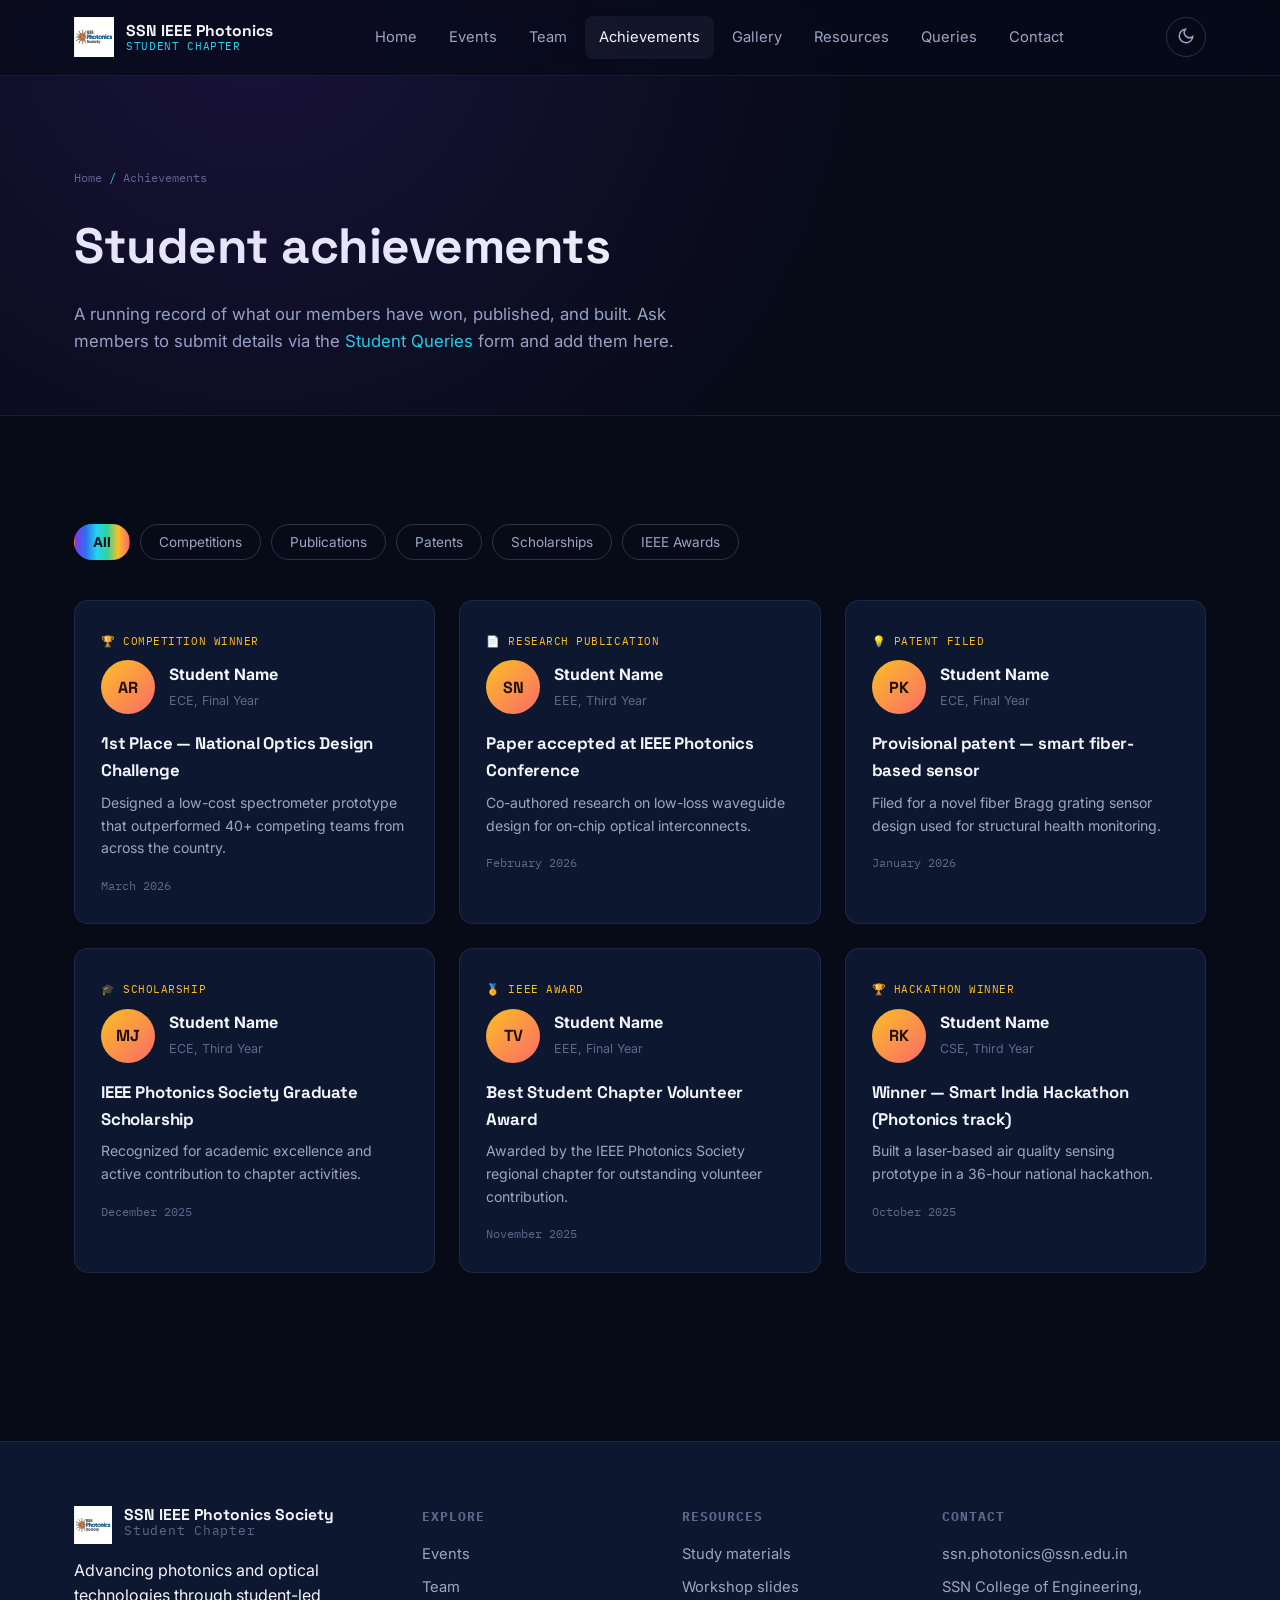
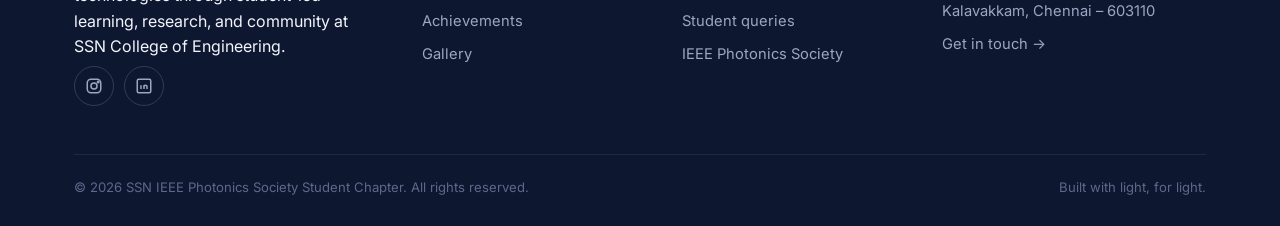
==== commit 61749edf: "insta-linkedin link added , you tube removed" ====
--- a/achievements.html
+++ b/achievements.html
@@ -146,9 +146,8 @@
         </div>
         <p style="max-width:32ch;">Advancing photonics and optical technologies through student-led learning, research, and community at SSN College of Engineering.</p>
         <div class="social-row">
-          <a href="#" class="social-link" aria-label="Instagram"><svg viewBox="0 0 24 24" fill="none" stroke="currentColor" stroke-width="2"><rect x="3" y="3" width="18" height="18" rx="5"/><circle cx="12" cy="12" r="4"/><circle cx="17.5" cy="6.5" r="1"/></svg> Instagram</a>
-          <a href="#" class="social-link" aria-label="LinkedIn"><svg viewBox="0 0 24 24" fill="none" stroke="currentColor" stroke-width="2"><rect x="3" y="3" width="18" height="18" rx="2"/><line x1="8" y1="11" x2="8" y2="16"/><line x1="8" y1="8" x2="8" y2="8"/><line x1="12" y1="11" x2="12" y2="16"/><path d="M12 13c0-1.5 1-2 2-2s2 .5 2 2v3"/></svg> LinkedIn</a>
-          <a href="#" class="social-link" aria-label="YouTube"><svg viewBox="0 0 24 24" fill="none" stroke="currentColor" stroke-width="2"><rect x="2" y="6" width="20" height="12" rx="3"/><polygon points="10,9 16,12 10,15" fill="currentColor" stroke="none"/></svg> YouTube</a>
+          <a href="https://www.instagram.com/ssn.ieee.photonics?igsh=czd6aGx5djE5NG43" class="icon-btn" aria-label="Instagram"><svg viewBox="0 0 24 24" fill="none" stroke="currentColor" stroke-width="2"><rect x="3" y="3" width="18" height="18" rx="5"/><circle cx="12" cy="12" r="4"/><circle cx="17.5" cy="6.5" r="1"/></svg></a>
+          <a href="https://www.linkedin.com/company/ieee-photonics-society-student-chapter-ssnce/" class="icon-btn" aria-label="LinkedIn"><svg viewBox="0 0 24 24" fill="none" stroke="currentColor" stroke-width="2"><rect x="3" y="3" width="18" height="18" rx="2"/><line x1="8" y1="11" x2="8" y2="16"/><line x1="8" y1="8" x2="8" y2="8"/><line x1="12" y1="11" x2="12" y2="16"/><path d="M12 13c0-1.5 1-2 2-2s2 .5 2 2v3"/></svg></a>
         </div>
       </div>
       <div class="footer-col">
--- a/css/style.css
+++ b/css/style.css
@@ -268,7 +268,12 @@
 /* ------------------------------- about / announcements ---------------------- */
 .about-grid{ display: grid; grid-template-columns: 1fr 1fr; gap: 60px; align-items: start; }
 .about-copy p{ color: var(--text-dim); margin-bottom: 18px; }
-.vmo-grid{ display: grid; grid-template-columns: repeat(3, 1fr); gap: 18px; margin-top: 30px; }
+
+.vmo-grid{
+display:flex;
+flex-direction:column;
+gap:20px;
+}
 .vmo-card{ padding: 22px; }
 .vmo-card .wl{ font-family: var(--font-mono); font-size: .72rem; color: var(--spec-cyan); margin-bottom: 10px; display: block; }
 .vmo-card h4{ font-size: 1.05rem; margin-bottom: 10px; color: var(--text-hi); }
@@ -381,7 +386,7 @@
 
 @media (max-width: 900px){ .calendar-wrap{ grid-template-columns: 1fr; } }
 
-/* ------------------------------- team ---------------------------------------- */
+/* ------------------------------- team (original grid - kept for office bearers) ---- */
 .team-cat{ margin-bottom: 60px; }
 .team-cat h3{
   font-family: var(--font-mono); font-size: .8rem; text-transform: uppercase; letter-spacing: .08em;
@@ -589,3 +594,200 @@
   .section{ padding: 72px 0; }
   .footer-bottom{ flex-direction: column; }
 }
+
+/* ------------------------------------------------------------------------- */
+/*  TEAM CAROUSEL — horizontally scrollable cards with fade & floating info   */
+/* ------------------------------------------------------------------------- */
+.team-scroll-wrapper {
+  position: relative;
+  overflow: hidden;
+  -webkit-mask-image: linear-gradient(to right, transparent 0%, black 10%, black 90%, transparent 100%);
+          mask-image: linear-gradient(to right, transparent 0%, black 10%, black 90%, transparent 100%);
+}
+
+.team-scroll {
+  display: flex;
+  gap: 24px;
+  overflow-x: auto;
+  overflow-y: visible;
+  scroll-snap-type: x mandatory;
+  -webkit-overflow-scrolling: touch;
+  padding: 10px 32px 30px;   /* top for shadow, sides for scroll comfort, bottom for info box overlap */
+  scrollbar-width: none;
+  -ms-overflow-style: none;
+}
+.team-scroll::-webkit-scrollbar {
+  display: none;
+}
+
+/* Individual card */
+.team-carousel-card {
+  flex: 0 0 220px;
+  scroll-snap-align: start;
+  position: relative;
+  background: transparent;
+  border: none;
+  border-radius: 0;
+  padding: 0;
+  cursor: pointer;
+  transition: transform 0.3s ease;
+}
+.team-carousel-card:hover {
+  transform: translateY(-6px);
+}
+
+/* Square photo container */
+.member-photo-square {
+  width: 100%;
+  aspect-ratio: 1 / 1;
+  border-radius: 16px;
+  overflow: hidden;
+  background: linear-gradient(135deg, var(--ieee-blue), var(--spec-violet));
+  display: flex;
+  align-items: center;
+  justify-content: center;
+}
+
+.member-photo-square img {
+  width: 100%;
+  height: 100%;
+  object-fit: cover;
+  display: block;
+}
+
+/* Fallback initials (no image) */
+.member-photo-square .initials {
+  font-family: var(--font-display);
+  font-size: 2.2rem;
+  color: #fff;
+}
+
+/* Floating info box at the bottom */
+.member-info-box {
+  position: absolute;
+  bottom: -14px;                 /* overlap the image */
+  left: 14px;
+  right: 14px;
+  background: var(--ink-2);      /* automatically switches: dark panel in dark mode, white in light mode */
+  border-radius: 10px;
+  padding: 12px 14px 10px;
+  box-shadow: 0 8px 24px rgba(0,0,0,0.15);
+  text-align: center;
+  z-index: 2;
+}
+
+.member-info-box .name {
+  font-family: var(--font-display);
+  font-size: 0.95rem;
+  font-weight: 600;
+  color: var(--text-hi);
+  margin: 0 0 2px;
+}
+
+.member-info-box .role {
+  font-family: var(--font-mono);
+  font-size: 0.7rem;
+  color: var(--text-dim);
+  letter-spacing: 0.03em;
+  margin: 0;
+}
+
+/* Carousel badge (Chairperson, Head, etc.) */
+.carousel-badge {
+  display: inline-block;
+  padding: 2px 8px;
+  border-radius: 999px;
+  font-family: var(--font-mono);
+  font-size: 0.6rem;
+  font-weight: 700;
+  text-transform: uppercase;
+  letter-spacing: 0.05em;
+  background: var(--spectrum-gradient);
+  color: #06111f;
+  margin-bottom: 6px;
+}
+
+.carousel-badge.assoc {
+  background: var(--spec-cyan);
+  color: #06111f;
+}
+
+/* Optional small department/info text */
+.member-info-box .dept-info {
+  font-family: var(--font-mono);
+  font-size: 0.68rem;
+  color: var(--text-faint);
+  margin-top: 2px;
+  letter-spacing: 0.02em;
+}
+/* Badge pinned to top‑right of the photo */
+.photo-badge {
+  position: absolute;
+  top: 8px;
+  right: 8px;
+  background: var(--spectrum-gradient);
+  color: #06111f;
+  font-family: var(--font-mono);
+  font-size: 0.6rem;
+  font-weight: 700;
+  text-transform: uppercase;
+  letter-spacing: 0.05em;
+  padding: 3px 10px;
+  border-radius: 999px;
+  z-index: 5;
+}
+
+.photo-badge.assoc {
+  background: var(--spec-cyan);
+}
+
+/* Badge pinned to top‑right of the photo */
+.photo-badge {
+  position: absolute;
+  top: 8px;
+  right: 8px;
+  background: var(--spectrum-gradient);
+  color: #06111f;
+  font-family: var(--font-mono);
+  font-size: 0.6rem;
+  font-weight: 700;
+  text-transform: uppercase;
+  letter-spacing: 0.05em;
+  padding: 3px 10px;
+  border-radius: 999px;
+  z-index: 5;
+}
+
+.photo-badge.assoc {
+  background: var(--spec-cyan);
+}
+
+/* Info box styling */
+.member-info-box {
+  position: absolute;
+  bottom: -14px;
+  left: 14px;
+  right: 14px;
+  background: var(--ink-2);
+  border-radius: 10px;
+  padding: 12px 14px 10px;
+  box-shadow: 0 8px 24px rgba(0,0,0,0.15);
+  text-align: center;
+  z-index: 2;
+}
+
+.member-info-box .name {
+  font-family: var(--font-display);
+  font-size: 0.95rem;
+  font-weight: 600;
+  color: var(--text-hi);
+  margin: 0 0 2px;
+}
+
+.member-info-box .dept-info {
+  font-family: var(--font-mono);
+  font-size: 0.72rem;
+  color: var(--text-dim);
+  letter-spacing: 0.03em;
+  margin: 0;
+}
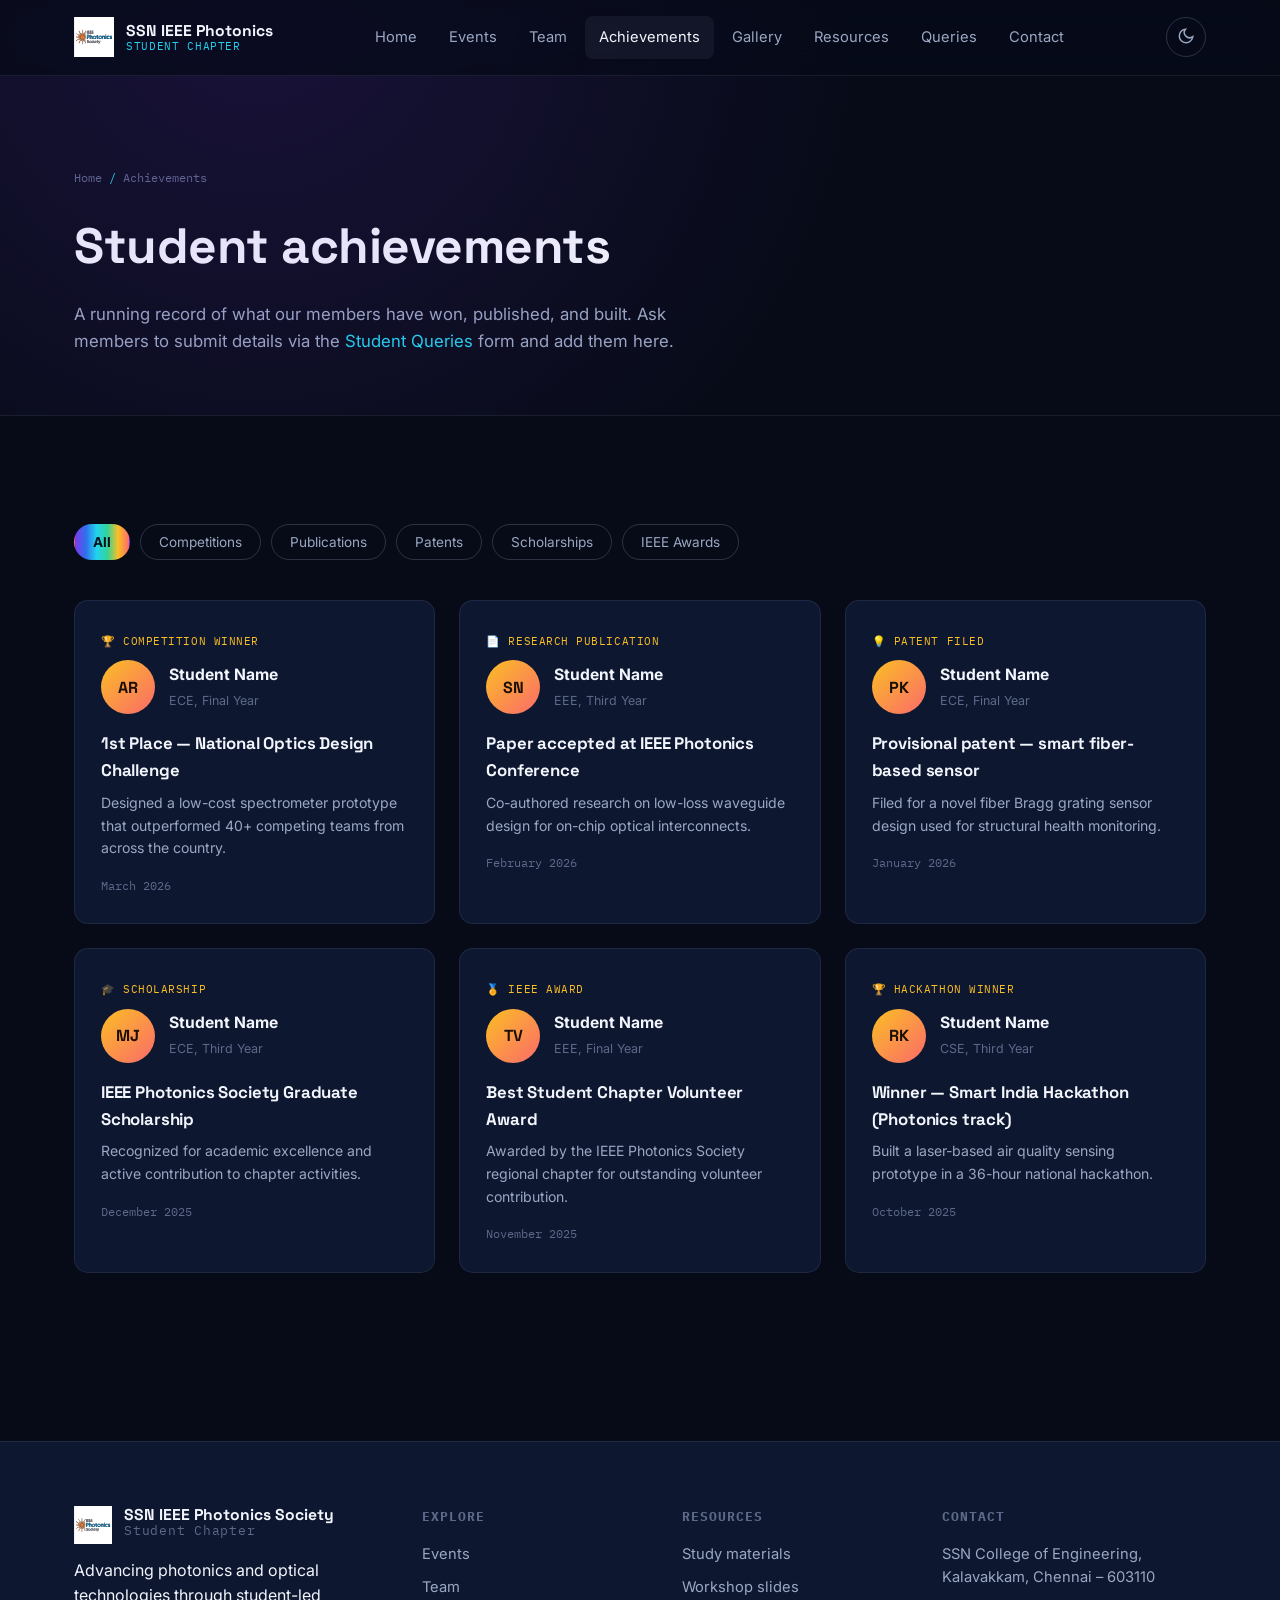
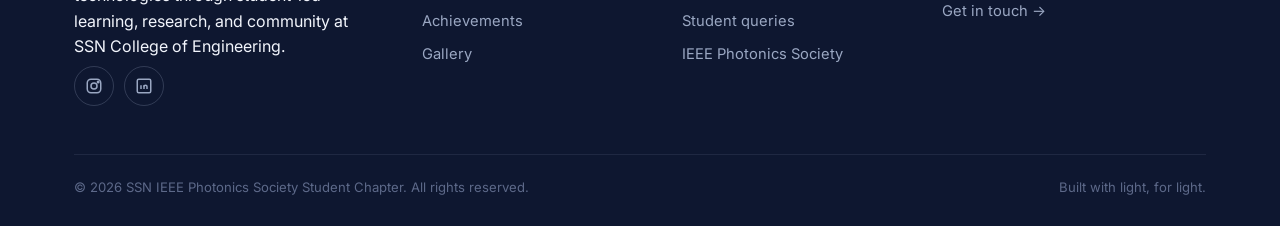
==== commit 7562f1ca: "Removed mail id in footer" ====
--- a/achievements.html
+++ b/achievements.html
@@ -166,7 +166,6 @@
       </div>
       <div class="footer-col">
         <h4>Contact</h4>
-        <p>ssn.photonics@ssn.edu.in</p>
         <p>SSN College of Engineering,<br>Kalavakkam, Chennai – 603110</p>
         <a href="contact.html">Get in touch →</a>
       </div>
--- a/css/style.css
+++ b/css/style.css
@@ -231,8 +231,12 @@
 
 /* ------------------------------- hero --------------------------------------- */
 .hero{
-  min-height: 100vh; display: flex; align-items: center; padding-top: var(--nav-h);
-  position: relative; overflow: hidden;
+  min-height: 65vh;
+  display: flex;
+  align-items: center;
+  padding-top: var(--nav-h);
+  position: relative;
+  overflow: hidden;
 }
 .hero::before{
   content: ""; position: absolute; inset: -10% -10% auto auto; width: 60%; height: 70%;
@@ -372,12 +376,26 @@
 }
 .cal-day.muted{ color: var(--text-faint); opacity: .35; }
 .cal-day.today{ border-color: var(--spec-cyan); color: var(--text-hi); }
-.cal-day.has-event{ cursor: pointer; color: var(--text-hi); font-weight: 700; }
+.cal-day.has-event{
+  cursor: pointer;
+  color: var(--text-hi);
+  font-weight: 700;
+  background: rgba(47, 111, 237, 0.18);
+  border: 1.5px solid rgba(47, 111, 237, 0.55);
+  box-shadow: 0 0 10px rgba(47, 111, 237, 0.18);
+  transition: all .25s ease;
+}
+
 .cal-day.has-event::after{
-  content: ""; width: 5px; height: 5px; border-radius: 50%; background: var(--spectrum-gradient);
-  position: absolute; bottom: 6px;
-}
-.cal-day.has-event:hover{ background: rgba(34,211,238,.12); }
+  display: none;
+}
+
+.cal-day.has-event:hover{
+  background: rgba(47, 111, 237, 0.28);
+  border-color: rgba(47, 111, 237, 0.8);
+  box-shadow: 0 0 14px rgba(47, 111, 237, 0.35);
+  transform: scale(1.06);
+}
 .cal-detail{ padding: 24px; min-height: 220px; }
 .cal-detail h4{ font-family: var(--font-mono); font-size: .74rem; color: var(--spec-cyan); text-transform: uppercase; letter-spacing: .06em; margin-bottom: 14px; }
 .cal-detail-body strong{ display: block; font-size: 1.1rem; color: var(--text-hi); margin-bottom: 8px; font-family: var(--font-display); }
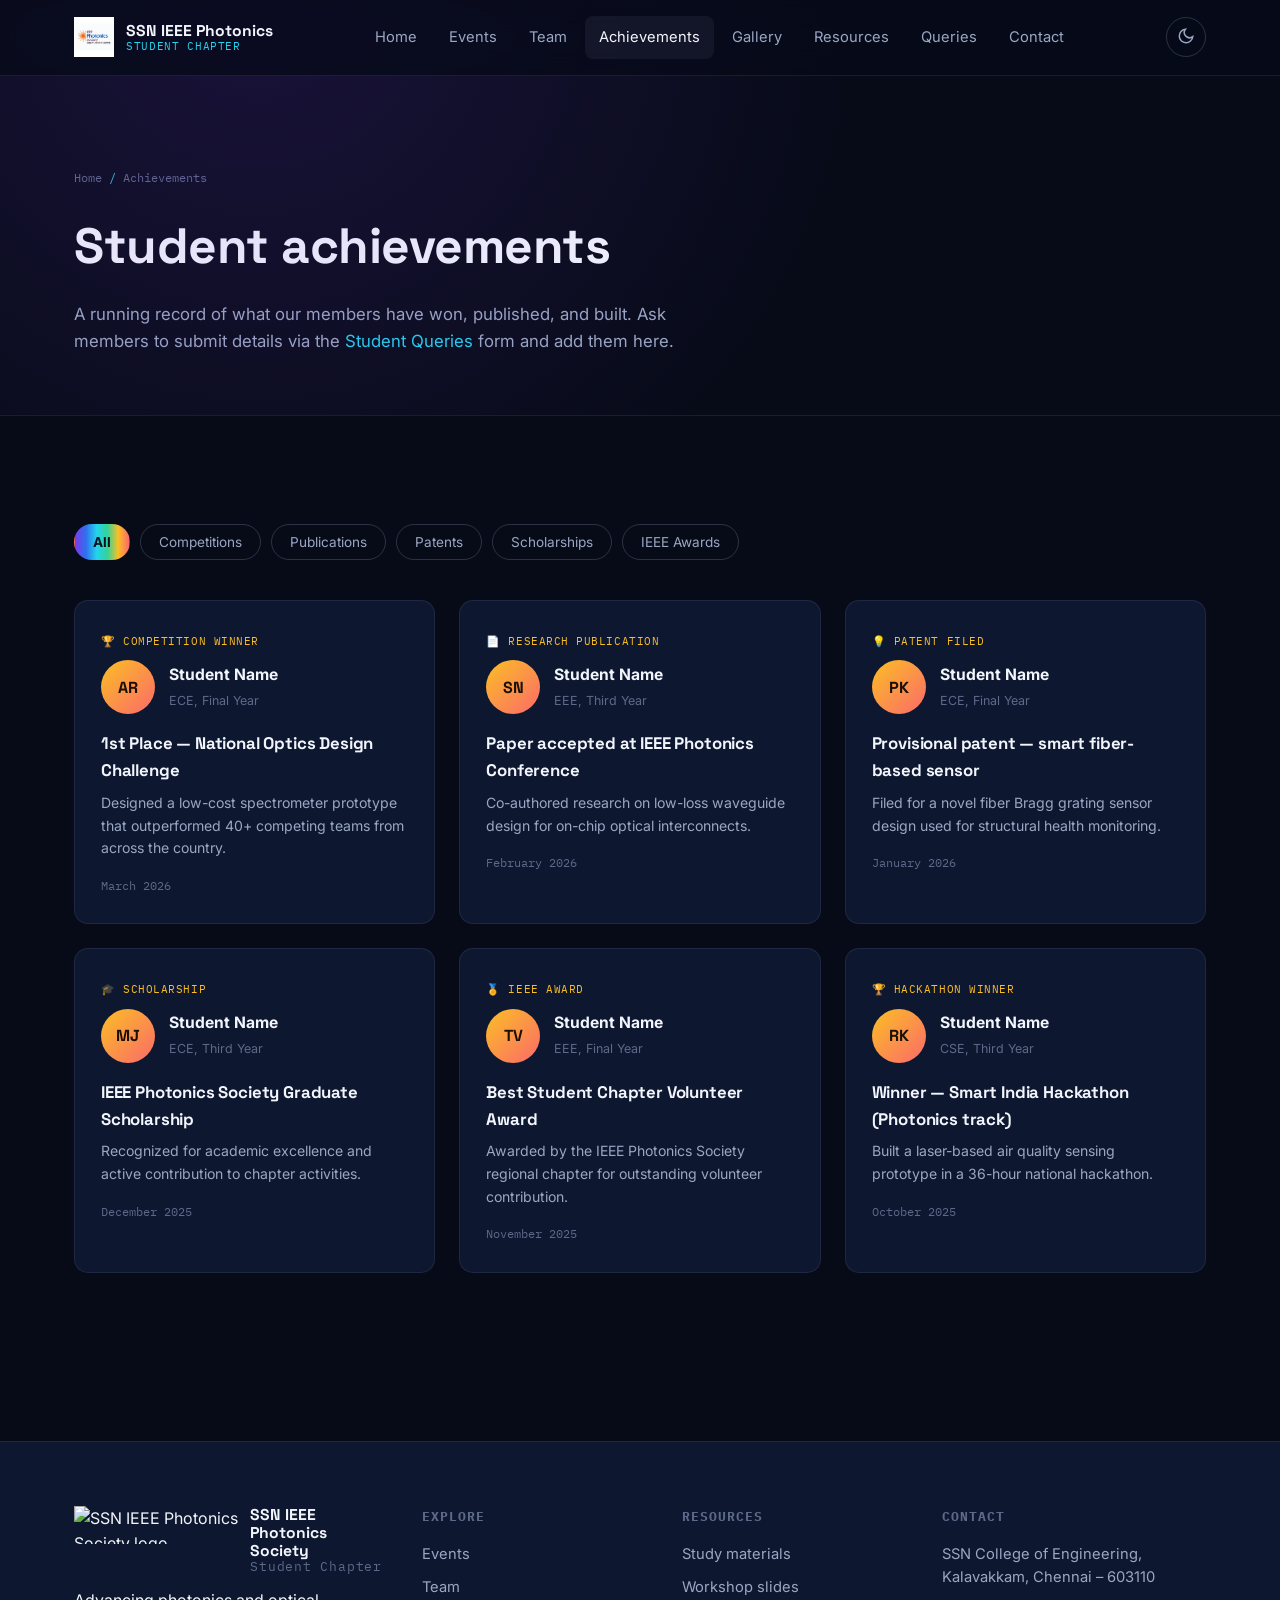
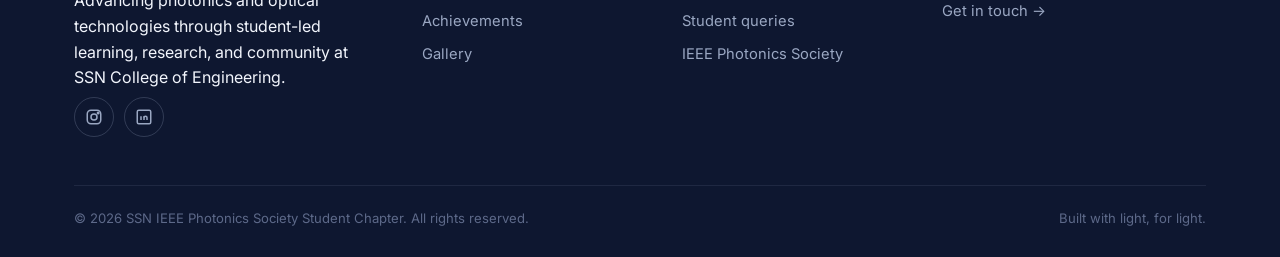
==== commit 915f6adb: "Update achievements.html" ====
--- a/achievements.html
+++ b/achievements.html
@@ -5,7 +5,7 @@
 <meta name="viewport" content="width=device-width, initial-scale=1.0">
 <title>Student Achievements — SSN IEEE Photonics Society</title>
 <meta name="description" content="Celebrating competition wins, publications, patents, and recognitions earned by SSN IEEE Photonics Society members.">
-<link rel="icon" href="assets/logo.svg" type="image/svg+xml">
+<link rel="icon" href="assets/logo.png" type="image/png">
 <link rel="preconnect" href="https://fonts.googleapis.com">
 <link href="https://fonts.googleapis.com/css2?family=Space+Grotesk:wght@500;600;700&family=Inter:wght@400;500;600&family=IBM+Plex+Mono:wght@400;500&display=swap" rel="stylesheet">
 <link rel="stylesheet" href="css/style.css">
@@ -15,7 +15,7 @@
 <nav class="nav">
   <div class="wrap">
     <a href="index.html" class="brand">
-      <img src="assets/logo.svg" alt="SSN IEEE Photonics Society logo">
+      <img src="assets/logo.png" alt="SSN IEEE Photonics Society logo">
       <div class="brand-text"><strong>SSN IEEE Photonics</strong><span>STUDENT CHAPTER</span></div>
     </a>
     <div class="nav-links">
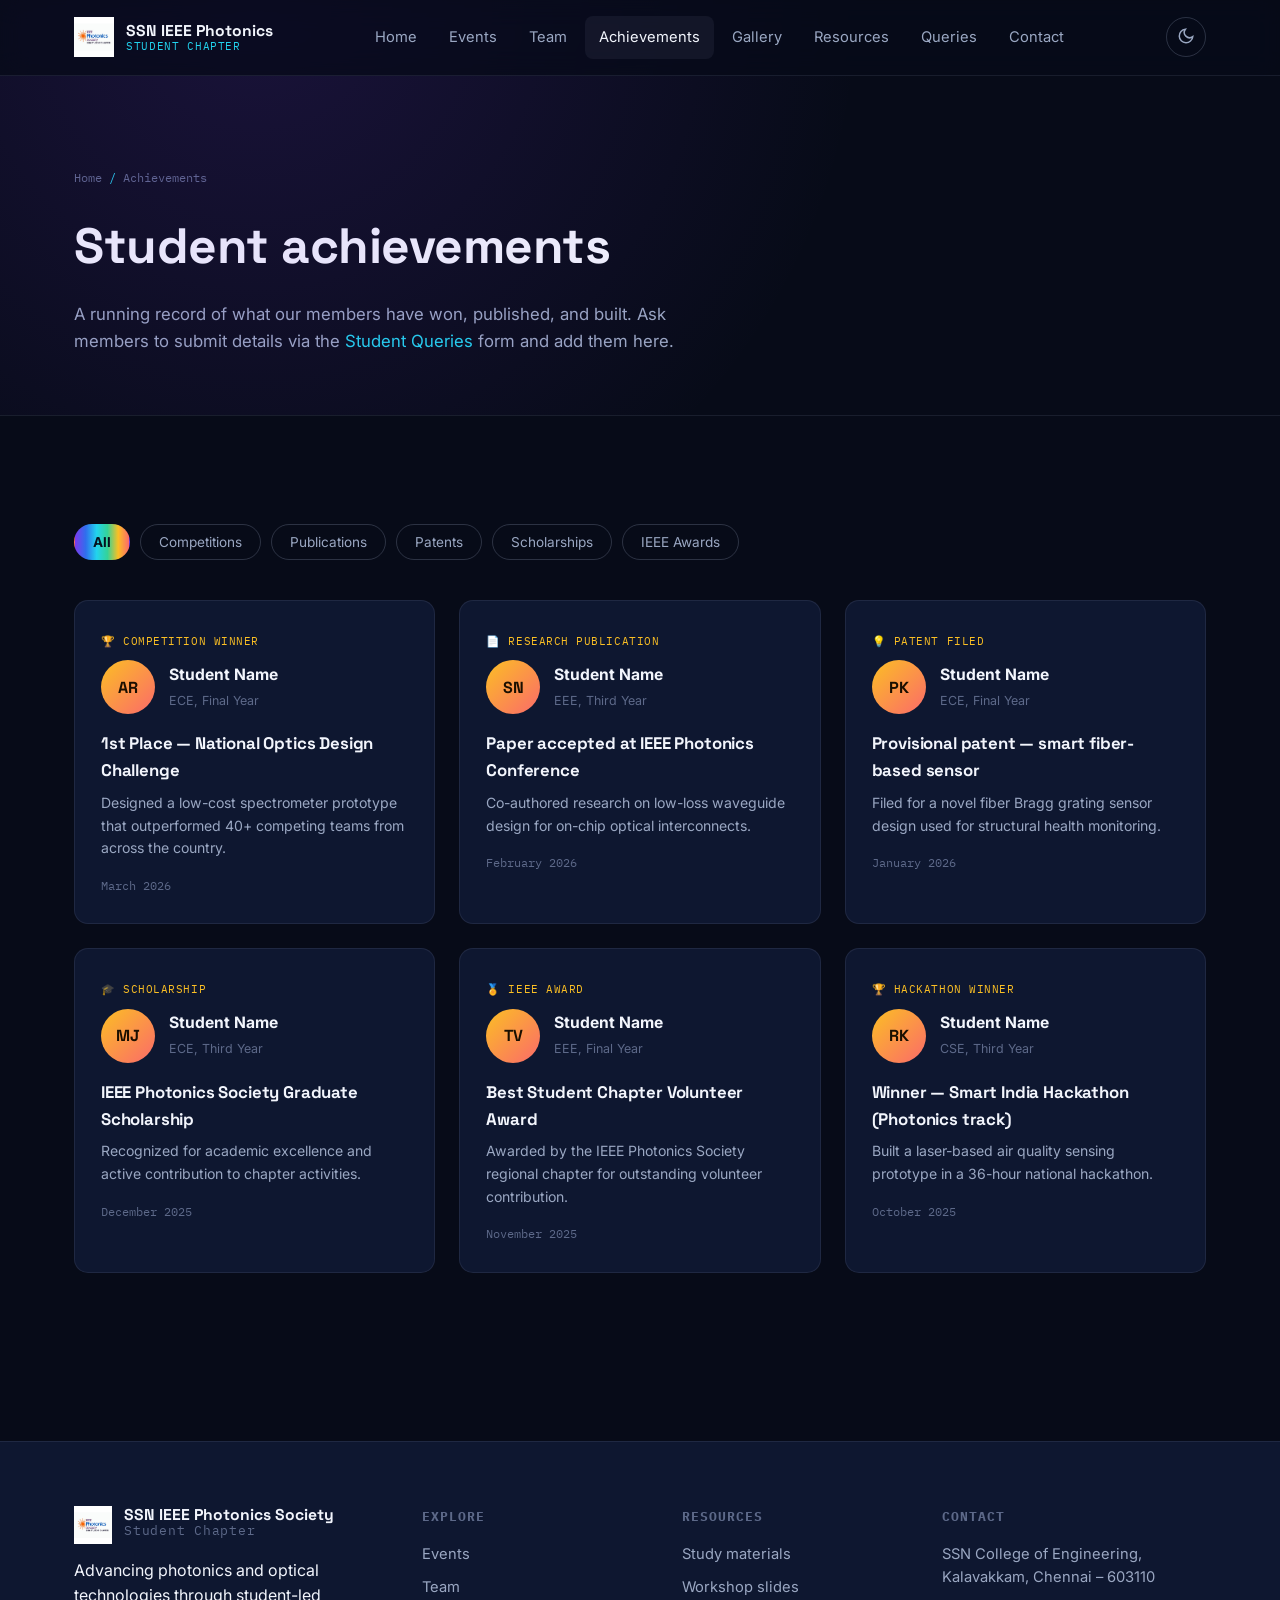
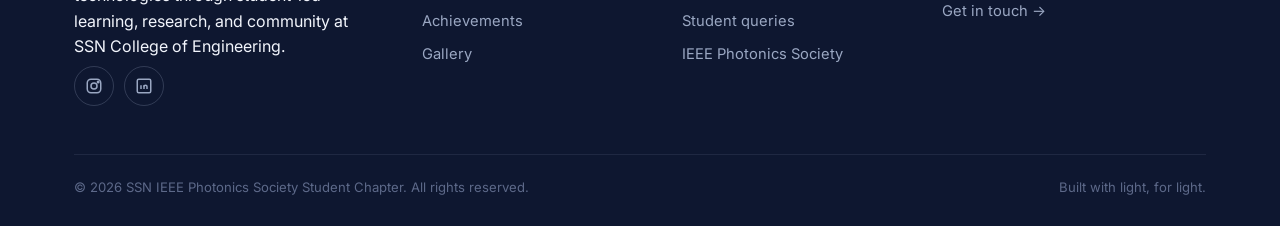
==== commit fdcf7729: "Update achievements.html" ====
--- a/achievements.html
+++ b/achievements.html
@@ -141,7 +141,7 @@
     <div class="footer-grid">
       <div>
         <div class="footer-brand">
-          <img src="assets/logo.svg" alt="SSN IEEE Photonics Society logo">
+          <img src="assets/logo.png" alt="SSN IEEE Photonics Society logo">
           <div class="brand-text"><strong>SSN IEEE Photonics Society</strong><span style="color:var(--text-faint); font-size:.8rem;">Student Chapter</span></div>
         </div>
         <p style="max-width:32ch;">Advancing photonics and optical technologies through student-led learning, research, and community at SSN College of Engineering.</p>
